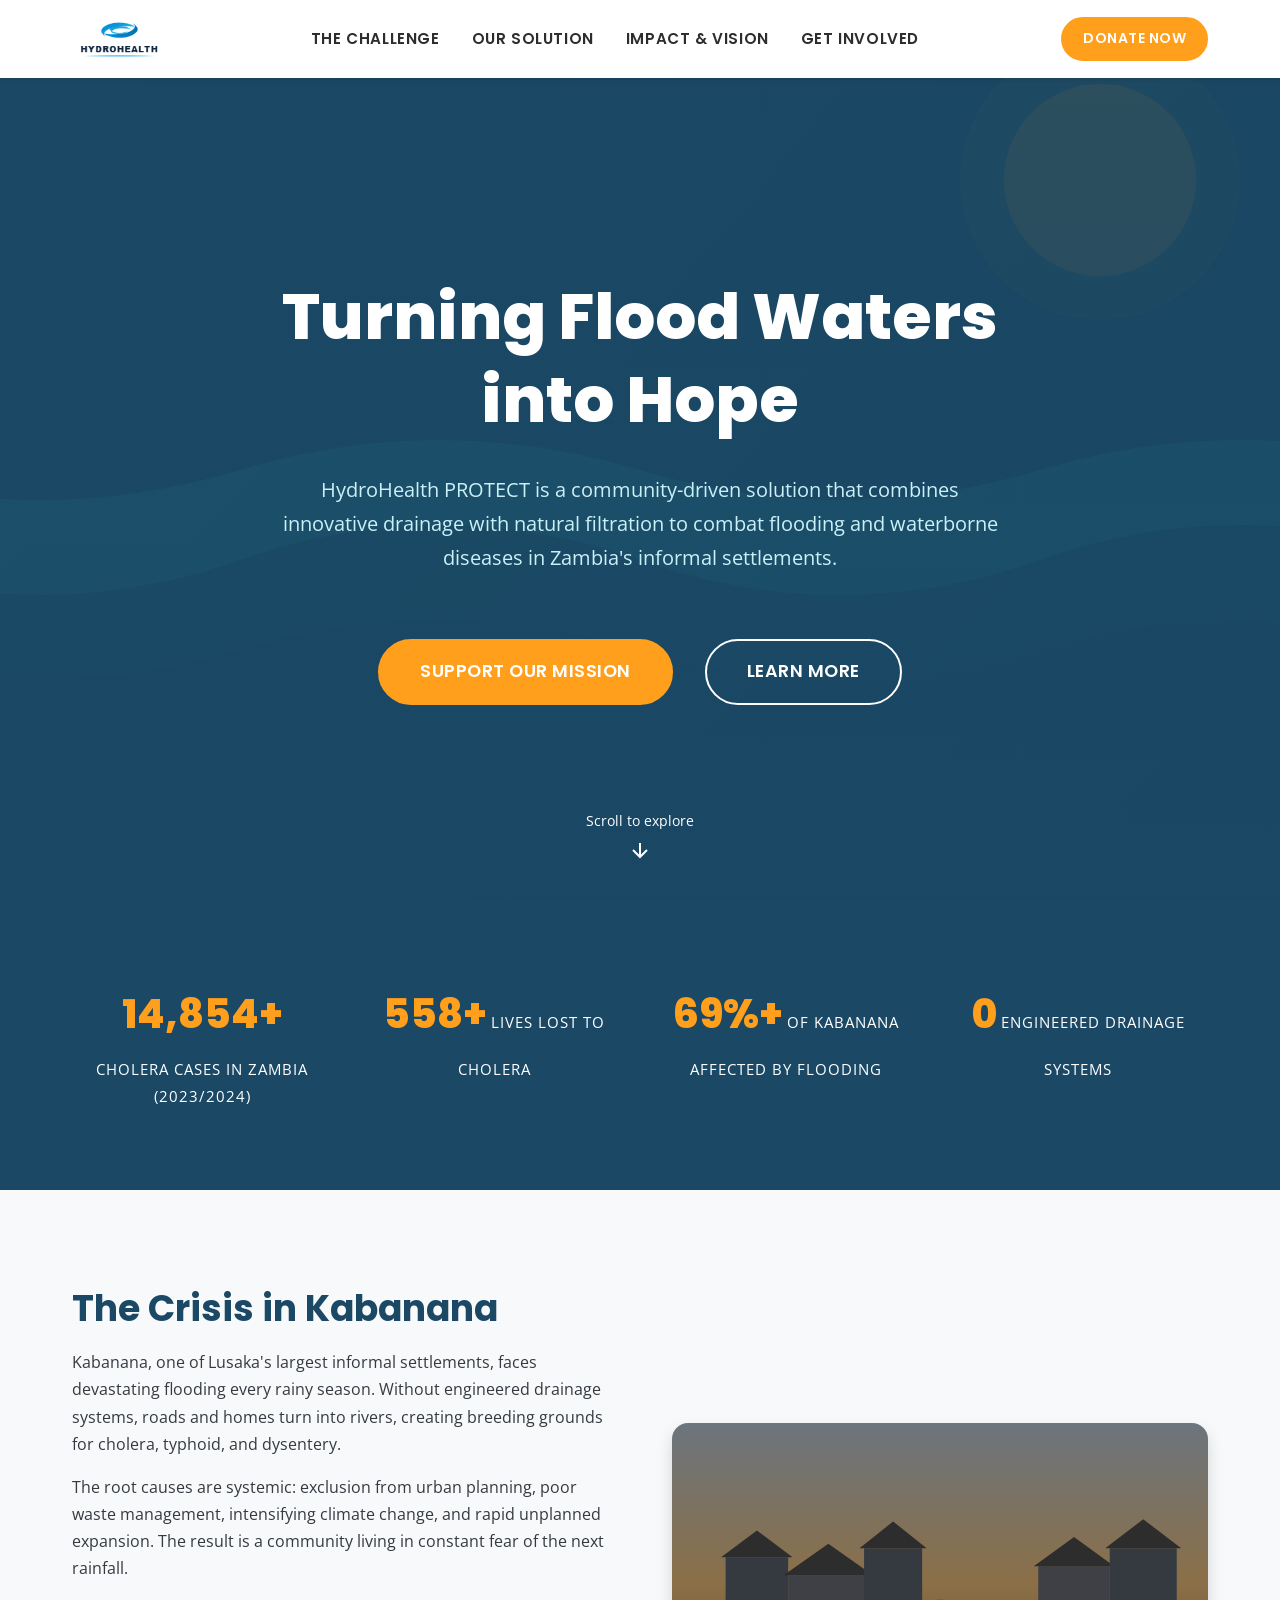
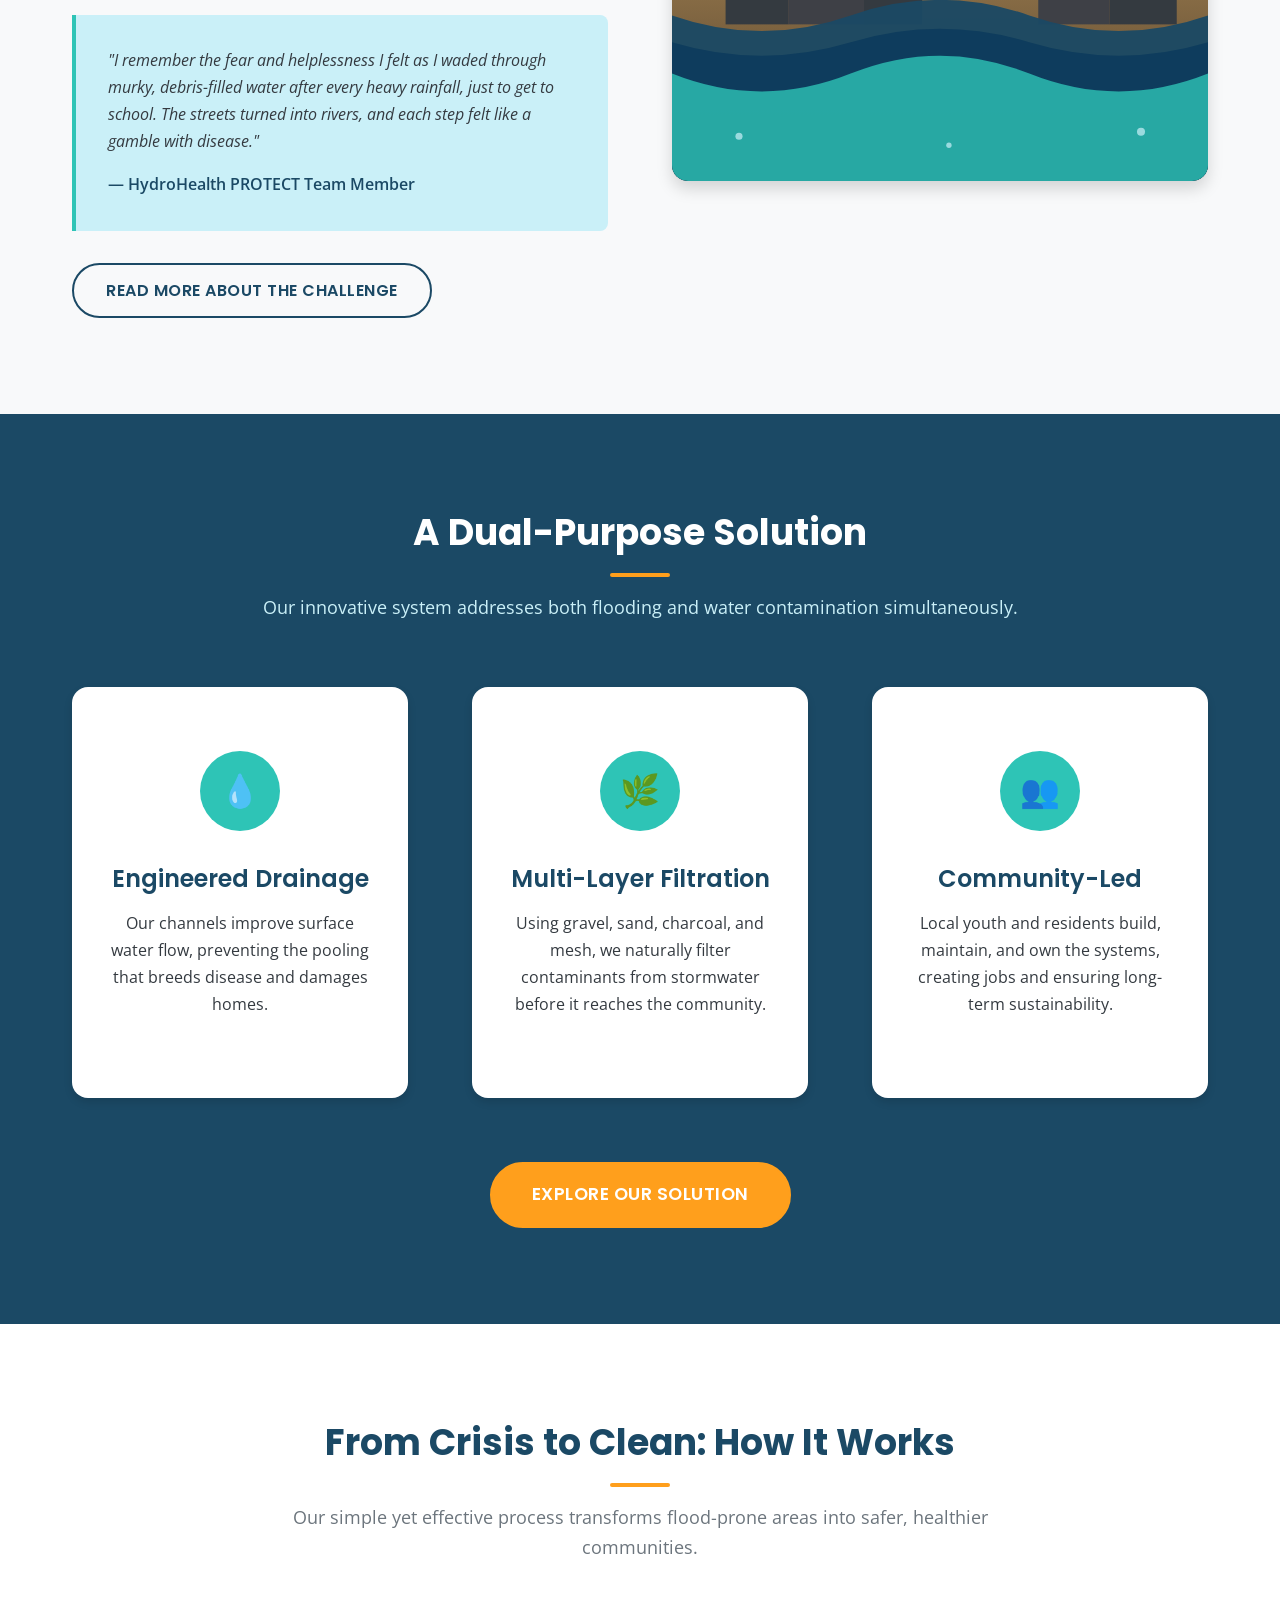
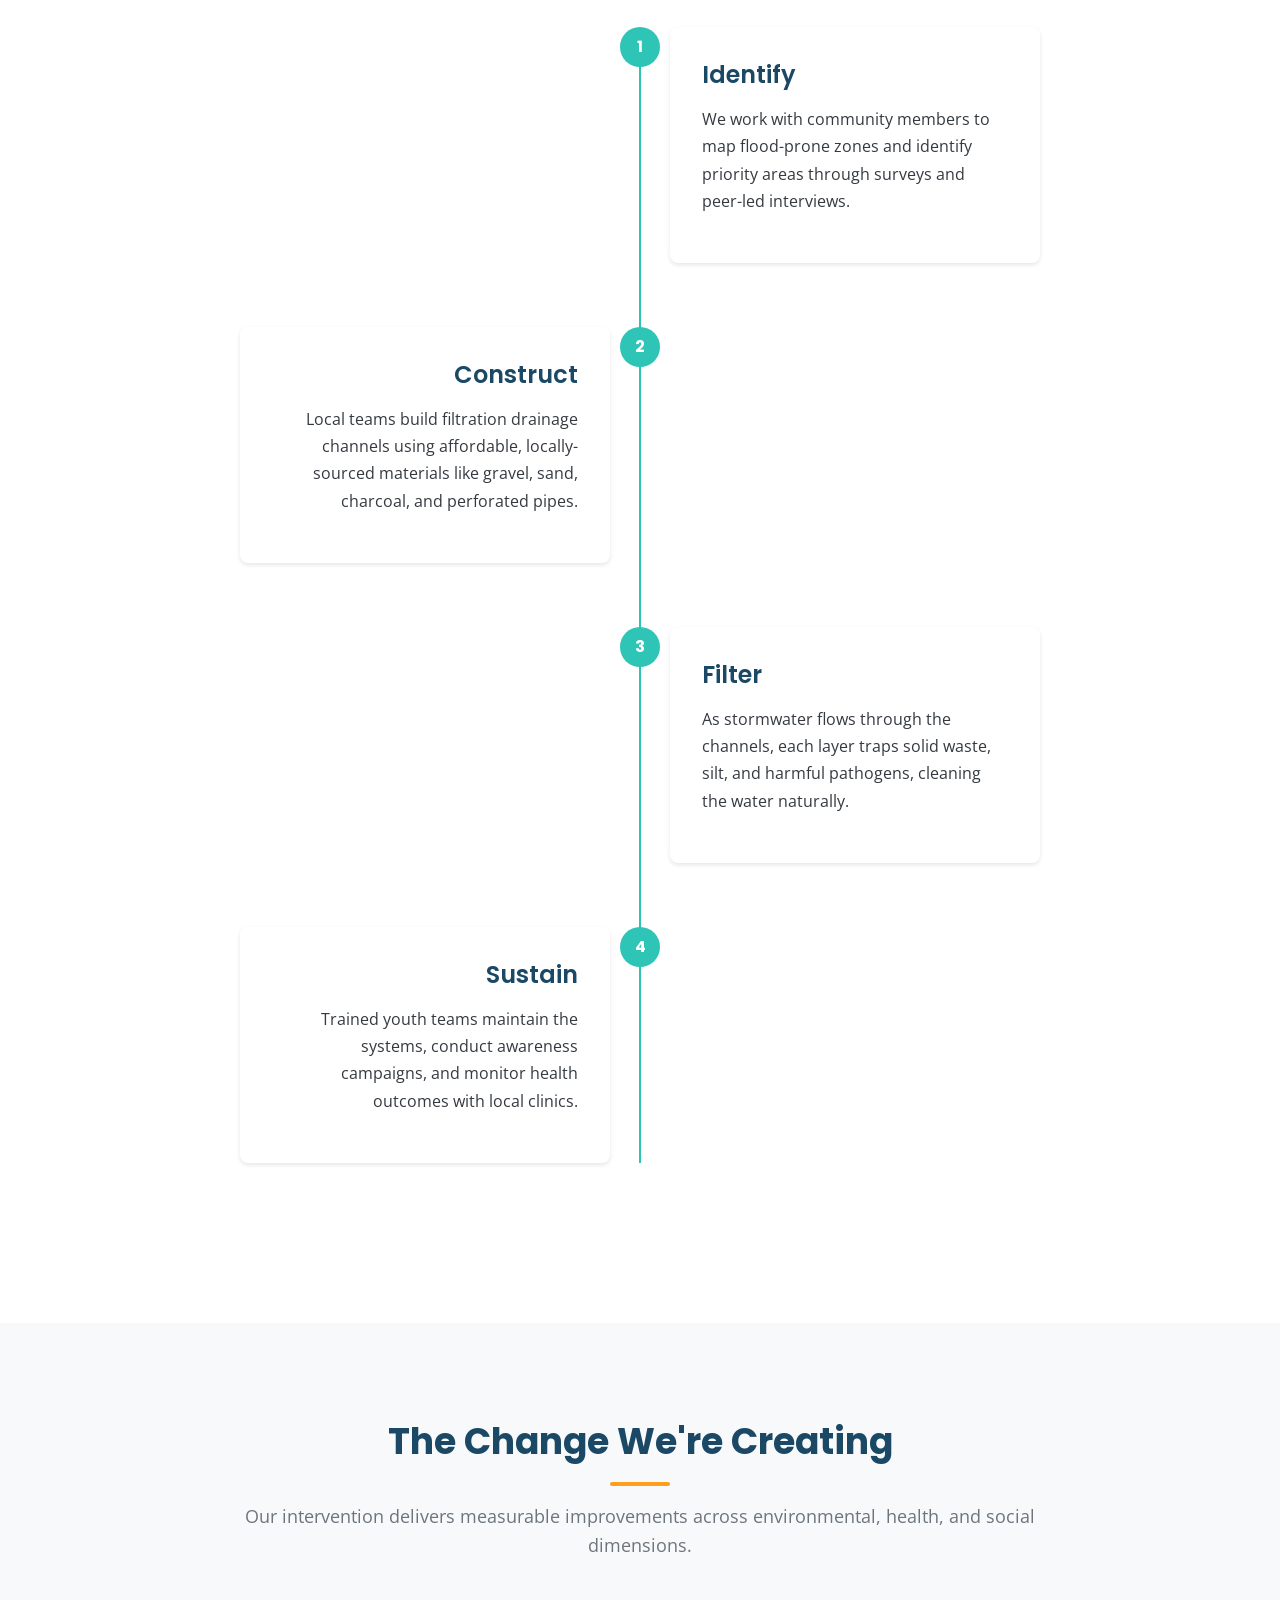
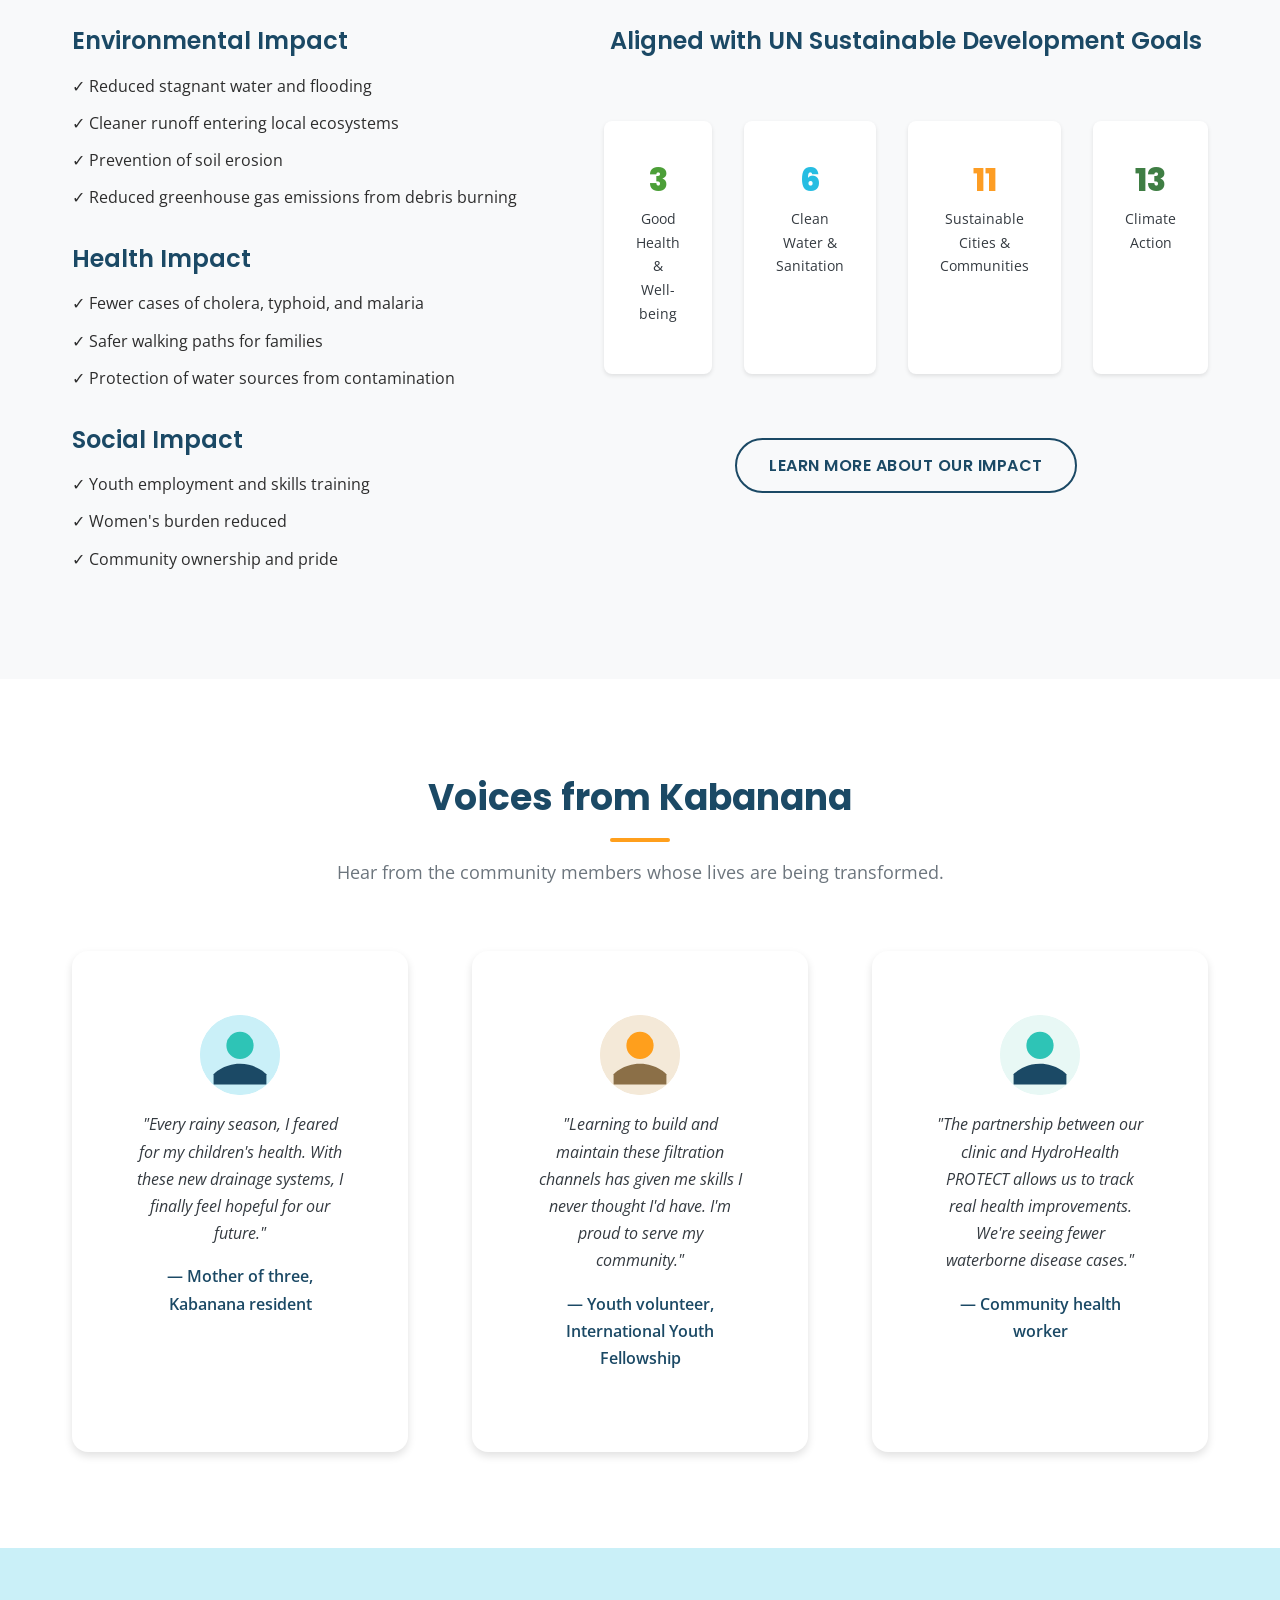
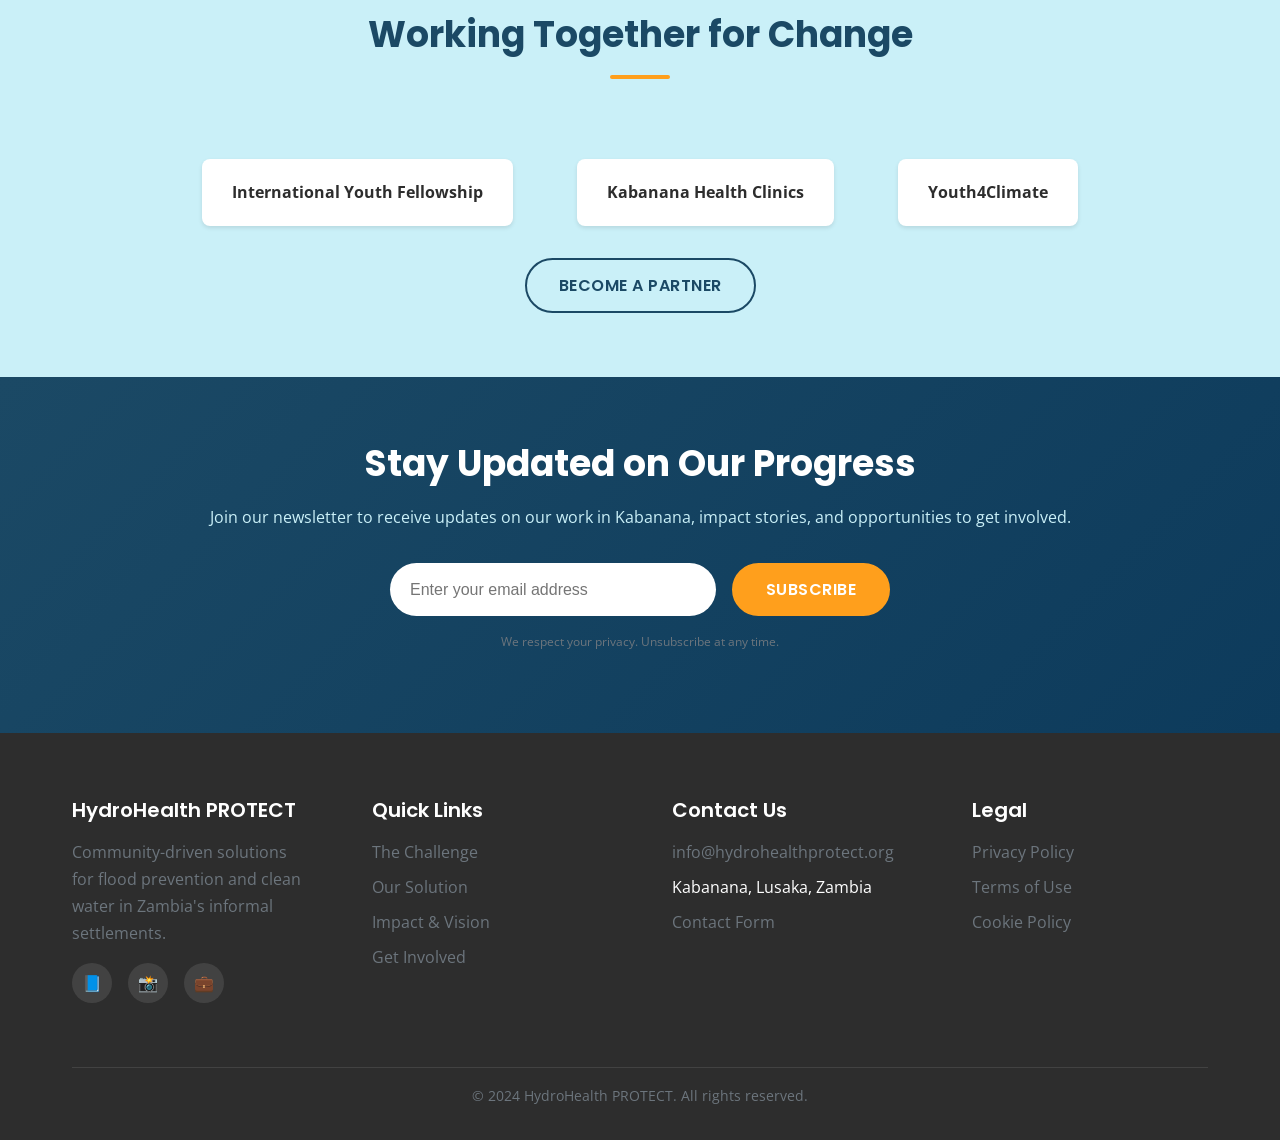
==== index.html @ e75c9c77 "Initial commit: HydroHealth PROTECT website" ====
<!DOCTYPE html>
<html lang="en">
<head>
    <meta charset="UTF-8">
    <meta name="viewport" content="width=device-width, initial-scale=1.0">
    <title>HydroHealth PROTECT | Turning Flood Waters into Hope</title>
    <meta name="description" content="HydroHealth PROTECT is a community-driven solution combining innovative drainage with natural filtration to combat flooding and waterborne diseases in Zambia's informal settlements.">
    
    <!-- Google Fonts -->
    <link rel="preconnect" href="https://fonts.googleapis.com">
    <link rel="preconnect" href="https://fonts.gstatic.com" crossorigin>
    <link href="https://fonts.googleapis.com/css2?family=Poppins:wght@400;500;600;700;800&family=Open+Sans:wght@400;500;600&display=swap" rel="stylesheet">
    
    <!-- Stylesheets -->
    <link rel="stylesheet" href="css/style.css">
    <link rel="stylesheet" href="css/animations.css">
    <link rel="stylesheet" href="css/responsive.css">
    
    <!-- Favicon -->
    <link rel="icon" type="image/svg+xml" href="images/favicon.svg">
</head>
<body>
    
    <!-- Navigation -->
    <nav class="navbar" id="navbar">
        <div class="navbar-container">
            <a href="index.html" class="navbar-brand">
                <img src="images/our_logo.png" alt="HydroHealth PROTECT Logo">
            </a>
            
            <button class="navbar-toggle" id="navbarToggle" aria-label="Toggle navigation">
                <span></span>
                <span></span>
                <span></span>
            </button>
            
            <ul class="navbar-menu" id="navbarMenu">
                <li><a href="challenge.html">The Challenge</a></li>
                <li><a href="solution.html">Our Solution</a></li>
                <li><a href="impact.html">Impact & Vision</a></li>
                <li><a href="get-involved.html">Get Involved</a></li>
                </ul>
            
            <div class="navbar-cta">
                <a href="get-involved.html#donate" class="btn btn-primary btn-sm">Donate Now</a>
            </div>
        </div>
    </nav>
    
    <!-- Hero Section -->
    <header class="hero" id="hero">
        <div class="hero-bg" style="background-image: url('images/kabanana-hero.svg');"></div>
        <div class="hero-overlay"></div>
        <div class="hero-content">
            <h1 class="animate-fade-in-up">Turning Flood Waters into Hope</h1>
            <p class="animate-fade-in-up delay-2">
                HydroHealth PROTECT is a community-driven solution that combines innovative 
                drainage with natural filtration to combat flooding and waterborne diseases 
                in Zambia's informal settlements.
            </p>
            <div class="hero-buttons animate-fade-in-up delay-4">
                <a href="get-involved.html#donate" class="btn btn-primary btn-lg">Support Our Mission</a>
                <a href="solution.html" class="btn btn-outline-light btn-lg">Learn More</a>
            </div>
        </div>
        
        <!-- Scroll Indicator -->
        <div class="scroll-indicator animate-bounce">
            <span>Scroll to explore</span>
            <svg width="24" height="24" viewBox="0 0 24 24" fill="none" stroke="currentColor" stroke-width="2">
                <path d="M12 5v14M19 12l-7 7-7-7"/>
            </svg>
        </div>
    </header>
    
    <!-- Stats Bar -->
    <section class="stats-bar">
        <div class="container">
            <div class="stats-grid">
                <div class="stat-item reveal">
                    <span class="stat-number counter" data-count="14900">14,900+</span>
                    <span class="stat-label">Cholera Cases in Zambia (2023/2024)</span>
                </div>
                <div class="stat-item reveal delay-2">
                    <span class="stat-number counter" data-count="560">560+</span>
                    <span class="stat-label">Lives Lost to Cholera</span>
                </div>
                <div class="stat-item reveal delay-4">
                    <span class="stat-number counter" data-count="70">70%+</span>
                    <span class="stat-label">Of Kabanana Affected by Flooding</span>
                </div>
                <div class="stat-item reveal delay-6">
                    <span class="stat-number counter" data-count="0">0</span>
                    <span class="stat-label">Engineered Drainage Systems</span>
                </div>
            </div>
        </div>
    </section>
    
    <!-- Problem Statement Section -->
    <section class="section problem-section">
        <div class="container">
            <div class="problem-content">
                <div class="reveal-left">
                    <h2>The Crisis in Kabanana</h2>
                    <p>
                        Kabanana, one of Lusaka's largest informal settlements, faces devastating 
                        flooding every rainy season. Without engineered drainage systems, roads 
                        and homes turn into rivers, creating breeding grounds for cholera, typhoid, 
                        and dysentery.
                    </p>
                    <p>
                        The root causes are systemic: exclusion from urban planning, poor waste 
                        management, intensifying climate change, and rapid unplanned expansion. 
                        The result is a community living in constant fear of the next rainfall.
                    </p>
                    
                    <div class="personal-story">
                        <p>
                            "I remember the fear and helplessness I felt as I waded through murky, 
                            debris-filled water after every heavy rainfall, just to get to school. 
                            The streets turned into rivers, and each step felt like a gamble with 
                            disease."
                        </p>
                        <cite>— HydroHealth PROTECT Team Member</cite>
                    </div>
                    
                    <a href="challenge.html" class="btn btn-secondary">Read More About the Challenge</a>
                </div>
                <div class="problem-image reveal-right">
                    <img src="images/kabanana-flood.svg" alt="Flooded street in Kabanana">
                </div>
            </div>
        </div>
    </section>
    
    <!-- Solution Introduction -->
    <section class="section" style="background-color: var(--deep-blue);">
        <div class="container">
            <div class="section-header section-header--light">
                <h2>A Dual-Purpose Solution</h2>
                <p>
                    Our innovative system addresses both flooding and water contamination 
                    simultaneously.
                </p>
            </div>
            
            <div class="grid-3">
                <!-- Card 1 -->
                <div class="solution-card reveal">
                    <div class="icon">💧</div>
                    <h3>Engineered Drainage</h3>
                    <p>
                        Our channels improve surface water flow, preventing the pooling that 
                        breeds disease and damages homes.
                    </p>
                </div>
                
                <!-- Card 2 -->
                <div class="solution-card reveal delay-2">
                    <div class="icon">🌿</div>
                    <h3>Multi-Layer Filtration</h3>
                    <p>
                        Using gravel, sand, charcoal, and mesh, we naturally filter contaminants 
                        from stormwater before it reaches the community.
                    </p>
                </div>
                
                <!-- Card 3 -->
                <div class="solution-card reveal delay-4">
                    <div class="icon">👥</div>
                    <h3>Community-Led</h3>
                    <p>
                        Local youth and residents build, maintain, and own the systems, creating 
                        jobs and ensuring long-term sustainability.
                    </p>
                </div>
            </div>
            
            <div style="text-align: center; margin-top: var(--spacing-lg);">
                <a href="solution.html" class="btn btn-primary btn-lg reveal delay-6">Explore Our Solution</a>
            </div>
        </div>
    </section>
    
    <!-- How It Works -->
    <section class="section">
        <div class="container">
            <div class="section-header">
                <h2>From Crisis to Clean: How It Works</h2>
                <p>Our simple yet effective process transforms flood-prone areas into safer, healthier communities.</p>
            </div>
            
            <div class="steps-timeline">
                <!-- Step 1 -->
                <div class="step-item reveal">
                    <div class="step-number">1</div>
                    <div class="step-content">
                        <h3>Identify</h3>
                        <p>
                            We work with community members to map flood-prone zones and identify 
                            priority areas through surveys and peer-led interviews.
                        </p>
                    </div>
                </div>
                
                <!-- Step 2 -->
                <div class="step-item reveal delay-2">
                    <div class="step-number">2</div>
                    <div class="step-content">
                        <h3>Construct</h3>
                        <p>
                            Local teams build filtration drainage channels using affordable, 
                            locally-sourced materials like gravel, sand, charcoal, and perforated pipes.
                        </p>
                    </div>
                </div>
                
                <!-- Step 3 -->
                <div class="step-item reveal delay-4">
                    <div class="step-number">3</div>
                    <div class="step-content">
                        <h3>Filter</h3>
                        <p>
                            As stormwater flows through the channels, each layer traps solid waste, 
                            silt, and harmful pathogens, cleaning the water naturally.
                        </p>
                    </div>
                </div>
                
                <!-- Step 4 -->
                <div class="step-item reveal delay-6">
                    <div class="step-number">4</div>
                    <div class="step-content">
                        <h3>Sustain</h3>
                        <p>
                            Trained youth teams maintain the systems, conduct awareness campaigns, 
                            and monitor health outcomes with local clinics.
                        </p>
                    </div>
                </div>
            </div>
        </div>
    </section>
    
    <!-- Impact Section -->
    <section class="section" style="background-color: var(--off-white);">
        <div class="container">
            <div class="section-header">
                <h2>The Change We're Creating</h2>
                <p>Our intervention delivers measurable improvements across environmental, health, and social dimensions.</p>
            </div>
            
            <div class="grid-2">
                <!-- Impact Content -->
                <div class="reveal-left">
                    <h3>Environmental Impact</h3>
                    <ul style="list-style: none; margin-bottom: var(--spacing-md);">
                        <li style="margin-bottom: 10px;">✓ Reduced stagnant water and flooding</li>
                        <li style="margin-bottom: 10px;">✓ Cleaner runoff entering local ecosystems</li>
                        <li style="margin-bottom: 10px;">✓ Prevention of soil erosion</li>
                        <li style="margin-bottom: 10px;">✓ Reduced greenhouse gas emissions from debris burning</li>
                    </ul>
                    
                    <h3>Health Impact</h3>
                    <ul style="list-style: none; margin-bottom: var(--spacing-md);">
                        <li style="margin-bottom: 10px;">✓ Fewer cases of cholera, typhoid, and malaria</li>
                        <li style="margin-bottom: 10px;">✓ Safer walking paths for families</li>
                        <li style="margin-bottom: 10px;">✓ Protection of water sources from contamination</li>
                    </ul>
                    
                    <h3>Social Impact</h3>
                    <ul style="list-style: none;">
                        <li style="margin-bottom: 10px;">✓ Youth employment and skills training</li>
                        <li style="margin-bottom: 10px;">✓ Women's burden reduced</li>
                        <li style="margin-bottom: 10px;">✓ Community ownership and pride</li>
                    </ul>
                </div>
                
                <!-- SDG Alignment -->
                <div class="reveal-right">
                    <h3 style="text-align: center; margin-bottom: var(--spacing-md);">
                        Aligned with UN Sustainable Development Goals
                    </h3>
                    
                    <div class="sdg-grid">
                        <div class="sdg-item">
                            <div class="sdg-number" style="color: #4C9F38;">3</div>
                            <p style="font-size: 0.875rem;">Good Health & Well-being</p>
                        </div>
                        <div class="sdg-item">
                            <div class="sdg-number" style="color: #26BDE2;">6</div>
                            <p style="font-size: 0.875rem;">Clean Water & Sanitation</p>
                        </div>
                        <div class="sdg-item">
                            <div class="sdg-number" style="color: #FD9D24;">11</div>
                            <p style="font-size: 0.875rem;">Sustainable Cities & Communities</p>
                        </div>
                        <div class="sdg-item">
                            <div class="sdg-number" style="color: #3F7E44;">13</div>
                            <p style="font-size: 0.875rem;">Climate Action</p>
                        </div>
                    </div>
                    
                    <div style="text-align: center; margin-top: var(--spacing-md);">
                        <a href="impact.html" class="btn btn-secondary">Learn More About Our Impact</a>
                    </div>
                </div>
            </div>
        </div>
    </section>
    
    <!-- Testimonials -->
    <section class="section">
        <div class="container">
            <div class="section-header">
                <h2>Voices from Kabanana</h2>
                <p>Hear from the community members whose lives are being transformed.</p>
            </div>
            
            <div class="grid-3">
                <!-- Testimonial 1 -->
                <div class="testimonial-card reveal">
                    <img src="images/testimonial-1.svg" alt="Community member">
                    <blockquote>
                        "Every rainy season, I feared for my children's health. With these new 
                        drainage systems, I finally feel hopeful for our future."
                    </blockquote>
                    <p class="testimonial-author">— Mother of three, Kabanana resident</p>
                </div>
                
                <!-- Testimonial 2 -->
                <div class="testimonial-card reveal delay-2">
                    <img src="images/testimonial-2.svg" alt="Youth volunteer">
                    <blockquote>
                        "Learning to build and maintain these filtration channels has given me 
                        skills I never thought I'd have. I'm proud to serve my community."
                    </blockquote>
                    <p class="testimonial-author">— Youth volunteer, International Youth Fellowship</p>
                </div>
                
                <!-- Testimonial 3 -->
                <div class="testimonial-card reveal delay-4">
                    <img src="images/testimonial-3.svg" alt="Health worker">
                    <blockquote>
                        "The partnership between our clinic and HydroHealth PROTECT allows us 
                        to track real health improvements. We're seeing fewer waterborne disease cases."
                    </blockquote>
                    <p class="testimonial-author">— Community health worker</p>
                </div>
            </div>
        </div>
    </section>
    
    <!-- Partners -->
    <section class="section-sm" style="background-color: var(--light-blue);">
        <div class="container">
            <div class="section-header">
                <h2>Working Together for Change</h2>
            </div>
            
            <div style="display: flex; justify-content: center; gap: var(--spacing-lg); flex-wrap: wrap;">
                <div class="reveal" style="padding: 20px 30px; background: white; border-radius: 8px; box-shadow: var(--shadow-sm);">
                    <strong>International Youth Fellowship</strong>
                </div>
                <div class="reveal delay-2" style="padding: 20px 30px; background: white; border-radius: 8px; box-shadow: var(--shadow-sm);">
                    <strong>Kabanana Health Clinics</strong>
                </div>
                <div class="reveal delay-4" style="padding: 20px 30px; background: white; border-radius: 8px; box-shadow: var(--shadow-sm);">
                    <strong>Youth4Climate</strong>
                </div>
            </div>
            
            <div style="text-align: center; margin-top: var(--spacing-md);">
                <a href="get-involved.html#partner" class="btn btn-secondary">Become a Partner</a>
            </div>
        </div>
    </section>
    
    <!-- Newsletter -->
    <section class="newsletter-section">
        <div class="container">
            <h2>Stay Updated on Our Progress</h2>
            <p class="newsletter-intro">
                Join our newsletter to receive updates on our work in Kabanana, impact stories, 
                and opportunities to get involved.
            </p>
            
            <form class="newsletter-form" id="newsletterForm">
                <input type="email" placeholder="Enter your email address" required>
                <button type="submit" class="btn btn-primary">Subscribe</button>
            </form>
            <p class="newsletter-privacy">
                We respect your privacy. Unsubscribe at any time.
            </p>
        </div>
    </section>
    
    <!-- Footer -->
    <footer class="footer">
        <div class="container">
            <div class="footer-grid">
                <div>
                    <h4>HydroHealth PROTECT</h4>
                    <p>
                        Community-driven solutions for flood prevention and clean water in 
                        Zambia's informal settlements.
                    </p>
                    <div class="footer-social">
                        <a href="#" aria-label="Facebook">📘</a>
                        <a href="#" aria-label="Instagram">📸</a>
                        <a href="#" aria-label="LinkedIn">💼</a>
                    </div>
                </div>
                
                <div>
                    <h4>Quick Links</h4>
                    <ul class="footer-links">
                        <li><a href="challenge.html">The Challenge</a></li>
                        <li><a href="solution.html">Our Solution</a></li>
                        <li><a href="impact.html">Impact & Vision</a></li>
                        <li><a href="get-involved.html">Get Involved</a></li>
                    </ul>
                </div>
                
                <div>
                    <h4>Contact Us</h4>
                    <ul class="footer-links">
                        <li><a href="mailto:info@hydrohealthprotect.org">info@hydrohealthprotect.org</a></li>
                        <li>Kabanana, Lusaka, Zambia</li>
                        <li><a href="get-involved.html#contact">Contact Form</a></li>
                    </ul>
                </div>
                
                <div>
                    <h4>Legal</h4>
                    <ul class="footer-links">
                        <li><a href="#">Privacy Policy</a></li>
                        <li><a href="#">Terms of Use</a></li>
                        <li><a href="#">Cookie Policy</a></li>
                    </ul>
                </div>
            </div>
            
            <div class="footer-bottom">
                <p>© 2024 HydroHealth PROTECT. All rights reserved.</p>
            </div>
        </div>
    </footer>
    
    <!-- JavaScript -->
    <script src="js/main.js"></script>
    <script src="js/navigation.js"></script>
    <script src="js/animations.js"></script>
</body>
</html>
---- css/style.css ----
/* ============================================
   HYDROHEALTH PROTECT - MAIN STYLESHEET
   ============================================ */

/* CSS Variables */
:root {
    /* Primary Colors */
    --deep-blue: #1B4965;
    --teal: #2EC4B6;
    --earth-brown: #8B6F47;
    
    /* Secondary Colors */
    --light-blue: #CAF0F8;
    --warm-sand: #F4E9D8;
    --dark-charcoal: #2D2D2D;
    
    /* Accent Colors */
    --sunset-orange: #FF9F1C;
    --forest-green: #4CB944;
    
    /* Neutral Colors */
    --white: #FFFFFF;
    --off-white: #F8F9FA;
    --light-gray: #E9ECEF;
    --medium-gray: #6C757D;
    --dark-gray: #343A40;
    
    /* Typography */
    --heading-font: 'Poppins', 'Montserrat', sans-serif;
    --body-font: 'Open Sans', 'Inter', sans-serif;
    
    /* Spacing */
    --spacing-xs: 0.5rem;
    --spacing-sm: 1rem;
    --spacing-md: 2rem;
    --spacing-lg: 4rem;
    --spacing-xl: 6rem;
    
    /* Border Radius */
    --radius-sm: 4px;
    --radius-md: 8px;
    --radius-lg: 16px;
    --radius-full: 50%;
    
    /* Transitions */
    --transition-fast: 0.3s ease;
    --transition-medium: 0.5s ease;
    --transition-slow: 0.8s ease;
    
    /* Box Shadow */
    --shadow-sm: 0 2px 4px rgba(0,0,0,0.1);
    --shadow-md: 0 4px 8px rgba(0,0,0,0.12);
    --shadow-lg: 0 8px 16px rgba(0,0,0,0.15);
    --shadow-xl: 0 12px 24px rgba(0,0,0,0.2);
}

/* Reset & Base Styles */
* {
    margin: 0;
    padding: 0;
    box-sizing: border-box;
}

html {
    scroll-behavior: smooth;
    font-size: 16px;
}

body {
    font-family: var(--body-font);
    font-size: 1rem;
    line-height: 1.7;
    color: var(--dark-charcoal);
    background-color: var(--white);
    overflow-x: hidden;
    -webkit-font-smoothing: antialiased;
    -moz-osx-font-smoothing: grayscale;
}

/* Typography */
h1, h2, h3, h4, h5, h6 {
    font-family: var(--heading-font);
    font-weight: 700;
    line-height: 1.3;
    color: var(--deep-blue);
    margin-bottom: var(--spacing-sm);
}

h1 {
    font-size: 3rem;
    font-weight: 800;
}

h2 {
    font-size: 2.25rem;
    font-weight: 700;
}

h3 {
    font-size: 1.5rem;
    font-weight: 600;
}

h4 {
    font-size: 1.25rem;
    font-weight: 600;
}

p {
    margin-bottom: var(--spacing-sm);
    color: var(--dark-gray);
}

a {
    color: var(--teal);
    text-decoration: none;
    transition: color var(--transition-fast);
}

a:hover {
    color: var(--deep-blue);
}

img {
    max-width: 100%;
    height: auto;
    display: block;
}

/* Container */
.container {
    max-width: 1200px;
    margin: 0 auto;
    padding: 0 var(--spacing-md);
}

.container-fluid {
    width: 100%;
    padding: 0 var(--spacing-md);
}

/* Section Spacing */
.section {
    padding: var(--spacing-xl) 0;
}

.section-sm {
    padding: var(--spacing-lg) 0;
}

.section-lg {
    padding: calc(var(--spacing-xl) * 1.5) 0;
}

/* Section Headers */
.section-header {
    text-align: center;
    max-width: 800px;
    margin: 0 auto var(--spacing-lg);
}

.section-header h2 {
    margin-bottom: var(--spacing-sm);
    position: relative;
    display: inline-block;
}

.section-header h2::after {
    content: '';
    display: block;
    width: 60px;
    height: 4px;
    background: var(--sunset-orange);
    margin: var(--spacing-sm) auto 0;
    border-radius: var(--radius-sm);
}

.section-header p {
    font-size: 1.1rem;
    color: var(--medium-gray);
}

/* Section Header on Dark Backgrounds */
.section-header--light h2 {
    color: var(--white);
}

.section-header--light p {
    color: var(--light-blue);
}

/* Page Header (Interior Pages) */
.page-header {
    background: linear-gradient(135deg, var(--deep-blue) 0%, #0D3B5C 100%);
    color: var(--white);
    padding: 140px 0 60px;
    text-align: center;
}

.page-header h1 {
    color: var(--white);
    margin-bottom: var(--spacing-sm);
}

.page-header p {
    color: var(--light-blue);
    font-size: 1.25rem;
    max-width: 700px;
    margin: 0 auto;
}

/* Call to Action Section */
.cta-section {
    background: linear-gradient(135deg, var(--deep-blue) 0%, #0D3B5C 100%);
}

.cta-section .container {
    text-align: center;
}

.cta-section h2 {
    color: var(--white);
}

.cta-section .cta-text {
    color: var(--light-blue);
    font-size: 1.25rem;
    margin-bottom: var(--spacing-md);
    max-width: 700px;
    margin-left: auto;
    margin-right: auto;
}

.cta-buttons {
    display: flex;
    gap: 20px;
    justify-content: center;
    flex-wrap: wrap;
}

/* Styled Form Wrapper */
.form-card {
    background: var(--white);
    padding: var(--spacing-md);
    border-radius: var(--radius-lg);
    box-shadow: var(--shadow-md);
}

/* Buttons */
.btn {
    display: inline-block;
    padding: 12px 32px;
    font-family: var(--heading-font);
    font-weight: 600;
    font-size: 1rem;
    text-align: center;
    text-decoration: none;
    border: 2px solid transparent;
    border-radius: 50px;
    cursor: pointer;
    transition: all var(--transition-fast);
    text-transform: uppercase;
    letter-spacing: 0.5px;
}

.btn-primary {
    background-color: var(--sunset-orange);
    color: var(--white);
    border-color: var(--sunset-orange);
}

.btn-primary:hover {
    background-color: #E88E0F;
    border-color: #E88E0F;
    color: var(--white);
    transform: translateY(-2px);
    box-shadow: var(--shadow-md);
}

.btn-secondary {
    background-color: transparent;
    color: var(--deep-blue);
    border-color: var(--deep-blue);
}

.btn-secondary:hover {
    background-color: var(--deep-blue);
    color: var(--white);
    transform: translateY(-2px);
    box-shadow: var(--shadow-md);
}

.btn-outline-light {
    background-color: transparent;
    color: var(--white);
    border-color: var(--white);
}

.btn-outline-light:hover {
    background-color: var(--white);
    color: var(--deep-blue);
    transform: translateY(-2px);
}

.btn-lg {
    padding: 16px 40px;
    font-size: 1.1rem;
}

.btn-sm {
    padding: 8px 20px;
    font-size: 0.875rem;
}

/* Navigation */
.navbar {
    position: fixed;
    top: 0;
    left: 0;
    right: 0;
    z-index: 1000;
    background-color: var(--white);
    box-shadow: var(--shadow-sm);
    transition: all var(--transition-medium);
    padding: 1rem 0;
}

.navbar.scrolled {
    padding: 0.5rem 0;
    box-shadow: var(--shadow-md);
}

.navbar-container {
    display: flex;
    align-items: center;
    gap: var(--spacing-md);
    max-width: 1200px;
    margin: 0 auto;
    padding: 0 var(--spacing-md);
}

.navbar-brand {
    display: flex;
    align-items: center;
    gap: 0.75rem;
    flex-shrink: 0;
}

.navbar-brand img {
    height: 46px;
    width: auto;
    border-radius: var(--radius-sm);
    object-fit: contain;
    flex-shrink: 0;
}

.navbar-menu {
    flex: 1;
    display: flex;
    align-items: center;
    justify-content: center;
    gap: var(--spacing-md);
    list-style: none;
}

.navbar-menu li {
    position: relative;
}

.navbar-menu > li > a:not(.btn) {
    font-family: var(--heading-font);
    font-weight: 600;
    font-size: 0.95rem;
    color: var(--dark-charcoal);
    padding: 0.5rem 0;
    position: relative;
    text-transform: uppercase;
    letter-spacing: 0.6px;
    text-decoration: none;
    transition: color var(--transition-fast);
}

.navbar-menu > li > a:not(.btn)::after {
    content: '';
    position: absolute;
    bottom: 0;
    left: 0;
    width: 0;
    height: 2px;
    background-color: var(--teal);
    transition: width var(--transition-fast);
}

.navbar-menu > li > a:not(.btn):hover {
    color: var(--deep-blue);
}

.navbar-menu > li > a:not(.btn):hover::after,
.navbar-menu > li > a:not(.btn).active::after {
    width: 100%;
}

.navbar-menu > li > a:not(.btn).active {
    color: var(--teal);
    font-weight: 700;
}

/* Donate CTA button - flows naturally at the far right (no absolute positioning, so it can't overlap the links) */
.navbar-cta {
    flex-shrink: 0;
    margin: 0;
}

.navbar-toggle {
    display: none;
    flex-direction: column;
    justify-content: center;
    cursor: pointer;
    padding: 0.5rem;
    background: none;
    border: none;
}

.navbar-toggle span {
    width: 26px;
    height: 3px;
    background-color: var(--deep-blue);
    margin: 3px 0;
    transition: all var(--transition-fast);
    border-radius: 6px;
}

/* Dropdown Menu */
.dropdown-menu {
    position: absolute;
    top: 100%;
    left: 0;
    background-color: var(--white);
    box-shadow: var(--shadow-lg);
    border-radius: var(--radius-md);
    min-width: 200px;
    opacity: 0;
    visibility: hidden;
    transform: translateY(10px);
    transition: all var(--transition-fast);
    list-style: none;
    padding: var(--spacing-sm) 0;
}

.navbar-menu li:hover .dropdown-menu {
    opacity: 1;
    visibility: visible;
    transform: translateY(0);
}

.dropdown-menu li {
    padding: 0;
}

.dropdown-menu a {
    display: block;
    padding: 0.5rem var(--spacing-md);
    color: var(--dark-charcoal);
    font-size: 0.875rem;
    text-transform: none;
}

.dropdown-menu a:hover {
    background-color: var(--light-blue);
    color: var(--deep-blue);
}

/* Hero Section */
.hero {
    position: relative;
    min-height: 100vh;
    display: flex;
    align-items: center;
    justify-content: center;
    text-align: center;
    background: linear-gradient(135deg, var(--deep-blue) 0%, #0D3B5C 100%);
    overflow: hidden;
    padding-top: 80px;
}

.hero-bg {
    position: absolute;
    top: 0;
    left: 0;
    right: 0;
    bottom: 0;
    background-size: cover;
    background-position: center;
    opacity: 0.3;
}

.hero-overlay {
    position: absolute;
    top: 0;
    left: 0;
    right: 0;
    bottom: 0;
    background: linear-gradient(to bottom, rgba(27,73,101,0.7), rgba(27,73,101,0.9));
}

.hero-content {
    position: relative;
    z-index: 1;
    max-width: 800px;
    padding: var(--spacing-lg) var(--spacing-md);
    color: var(--white);
}

.hero-content h1 {
    color: var(--white);
    font-size: 4rem;
    margin-bottom: var(--spacing-md);
    animation: fadeInUp 1s ease;
}

.hero-content p {
    color: var(--light-blue);
    font-size: 1.25rem;
    margin-bottom: var(--spacing-lg);
    animation: fadeInUp 1s ease 0.2s;
}

.hero-buttons {
    display: flex;
    gap: var(--spacing-md);
    justify-content: center;
    animation: fadeInUp 1s ease 0.4s;
}

/* Scroll Indicator */
.scroll-indicator {
    position: absolute;
    bottom: 30px;
    left: 0;
    right: 0;
    margin: 0 auto;
    width: fit-content;
    color: var(--white);
    text-align: center;
    z-index: 2;
}

.scroll-indicator span {
    display: block;
    font-size: 0.875rem;
    margin-bottom: 5px;
}

/* Stats Bar */
.stats-bar {
    background-color: var(--deep-blue);
    padding: var(--spacing-lg) 0;
    position: relative;
    z-index: 10;
}

.stats-grid {
    display: grid;
    grid-template-columns: repeat(4, 1fr);
    gap: var(--spacing-md);
    text-align: center;
}

.stat-item {
    padding: var(--spacing-sm);
}

.stat-number {
    font-family: var(--heading-font);
    font-size: 2.5rem;
    font-weight: 800;
    color: var(--sunset-orange);
    display: block;
    margin-bottom: var(--spacing-xs);
}

.stat-label {
    color: var(--white);
    font-size: 0.95rem;
    text-transform: uppercase;
    letter-spacing: 1px;
}

/* Cards */
.card {
    background-color: var(--white);
    border-radius: var(--radius-lg);
    box-shadow: var(--shadow-md);
    overflow: hidden;
    transition: all var(--transition-medium);
}

.card:hover {
    transform: translateY(-5px);
    box-shadow: var(--shadow-xl);
}

.card-body {
    padding: var(--spacing-md);
}

.card-title {
    font-size: 1.25rem;
    margin-bottom: var(--spacing-xs);
}

.card-text {
    color: var(--medium-gray);
}

/* Grid Layouts */
.grid-2 {
    display: grid;
    grid-template-columns: repeat(2, 1fr);
    gap: var(--spacing-lg);
}

.grid-3 {
    display: grid;
    grid-template-columns: repeat(3, 1fr);
    gap: var(--spacing-lg);
}

.grid-4 {
    display: grid;
    grid-template-columns: repeat(4, 1fr);
    gap: var(--spacing-md);
}

/* Problem Section */
.problem-section {
    background-color: var(--off-white);
}

.problem-content {
    display: grid;
    grid-template-columns: 1fr 1fr;
    gap: var(--spacing-lg);
    align-items: center;
}

.problem-image {
    border-radius: var(--radius-lg);
    overflow: hidden;
    box-shadow: var(--shadow-lg);
}

.problem-image img {
    width: 100%;
    height: 100%;
    object-fit: cover;
}

.personal-story {
    background-color: var(--light-blue);
    border-left: 4px solid var(--teal);
    padding: var(--spacing-md);
    border-radius: 0 var(--radius-md) var(--radius-md) 0;
    margin: var(--spacing-md) 0;
    font-style: italic;
}

.personal-story cite {
    display: block;
    margin-top: var(--spacing-xs);
    font-weight: 600;
    color: var(--deep-blue);
    font-style: normal;
}

/* Solution Cards */
.solution-card {
    text-align: center;
    padding: var(--spacing-lg) var(--spacing-md);
    background-color: var(--white);
    border-radius: var(--radius-lg);
    box-shadow: var(--shadow-md);
    transition: all var(--transition-medium);
}

.solution-card:hover {
    transform: translateY(-10px);
    box-shadow: var(--shadow-xl);
    background-color: var(--light-blue);
}

.solution-card .icon {
    width: 80px;
    height: 80px;
    margin: 0 auto var(--spacing-md);
    background-color: var(--teal);
    border-radius: var(--radius-full);
    display: flex;
    align-items: center;
    justify-content: center;
    color: var(--white);
    font-size: 2rem;
}

.solution-card h3 {
    margin-bottom: var(--spacing-sm);
}

/* Timeline/Steps */
.steps-timeline {
    position: relative;
    max-width: 800px;
    margin: 0 auto;
}

.steps-timeline::before {
    content: '';
    position: absolute;
    top: 0;
    bottom: 0;
    left: 50%;
    width: 2px;
    background-color: var(--teal);
    transform: translateX(-50%);
}

.step-item {
    position: relative;
    margin-bottom: var(--spacing-lg);
    padding-left: calc(50% + 30px);
}

.step-item:nth-child(even) {
    padding-left: 0;
    padding-right: calc(50% + 30px);
    text-align: right;
}

.step-number {
    position: absolute;
    top: 0;
    left: 50%;
    transform: translateX(-50%);
    width: 40px;
    height: 40px;
    background-color: var(--teal);
    color: var(--white);
    border-radius: var(--radius-full);
    display: flex;
    align-items: center;
    justify-content: center;
    font-weight: 700;
    font-family: var(--heading-font);
}

.step-content {
    background-color: var(--white);
    padding: var(--spacing-md);
    border-radius: var(--radius-md);
    box-shadow: var(--shadow-sm);
}

/* Testimonials */
.testimonial-card {
    background-color: var(--white);
    border-radius: var(--radius-lg);
    padding: var(--spacing-lg);
    box-shadow: var(--shadow-md);
    text-align: center;
}

.testimonial-card img {
    width: 80px;
    height: 80px;
    border-radius: var(--radius-full);
    margin: 0 auto var(--spacing-sm);
    object-fit: cover;
}

.testimonial-card blockquote {
    font-style: italic;
    color: var(--dark-gray);
    margin-bottom: var(--spacing-sm);
}

.testimonial-card .testimonial-author {
    font-weight: 600;
    color: var(--deep-blue);
}

/* Footer */
.footer {
    background-color: var(--dark-charcoal);
    color: var(--white);
    padding: var(--spacing-lg) 0 var(--spacing-sm);
}

.footer-grid {
    display: grid;
    grid-template-columns: repeat(4, 1fr);
    gap: var(--spacing-lg);
    margin-bottom: var(--spacing-lg);
}

.footer h4 {
    color: var(--white);
    margin-bottom: var(--spacing-sm);
}

.footer p {
    color: var(--medium-gray);
}

.footer-links {
    list-style: none;
}

.footer-links li {
    margin-bottom: var(--spacing-xs);
}

.footer-links a {
    color: var(--medium-gray);
    transition: color var(--transition-fast);
}

.footer-links a:hover {
    color: var(--teal);
}

.footer-social {
    display: flex;
    gap: var(--spacing-sm);
}

.footer-social a {
    width: 40px;
    height: 40px;
    background-color: rgba(255,255,255,0.1);
    border-radius: var(--radius-full);
    display: flex;
    align-items: center;
    justify-content: center;
    color: var(--white);
    transition: all var(--transition-fast);
}

.footer-social a:hover {
    background-color: var(--teal);
    transform: translateY(-3px);
}

.footer-bottom {
    border-top: 1px solid rgba(255,255,255,0.1);
    padding-top: var(--spacing-sm);
    text-align: center;
    font-size: 0.875rem;
    color: var(--medium-gray);
}

/* Forms */
.form-group {
    margin-bottom: var(--spacing-md);
}

.form-label {
    display: block;
    margin-bottom: var(--spacing-xs);
    font-weight: 600;
    color: var(--deep-blue);
}

.form-input,
.form-textarea,
.form-select {
    width: 100%;
    padding: 12px 16px;
    border: 1px solid var(--light-gray);
    border-radius: var(--radius-md);
    font-family: var(--body-font);
    font-size: 1rem;
    transition: border-color var(--transition-fast);
}

.form-input:focus,
.form-textarea:focus,
.form-select:focus {
    outline: none;
    border-color: var(--teal);
    box-shadow: 0 0 0 3px rgba(46,196,182,0.1);
}

.form-textarea {
    min-height: 150px;
    resize: vertical;
}

/* Accordion */
.accordion-item {
    border: 1px solid var(--light-gray);
    border-radius: var(--radius-md);
    margin-bottom: var(--spacing-sm);
    overflow: hidden;
}

.accordion-header {
    background-color: var(--white);
    padding: var(--spacing-md);
    cursor: pointer;
    font-weight: 600;
    display: flex;
    justify-content: space-between;
    align-items: center;
    transition: background-color var(--transition-fast);
}

.accordion-header:hover {
    background-color: var(--light-blue);
}

.accordion-header::after {
    content: '+';
    font-size: 1.5rem;
    font-weight: 300;
    color: var(--teal);
}

.accordion-item.active .accordion-header::after {
    content: '−';
}

.accordion-content {
    max-height: 0;
    overflow: hidden;
    transition: max-height var(--transition-medium);
    background-color: var(--off-white);
}

.accordion-item.active .accordion-content {
    max-height: 500px;
}

.accordion-content-inner {
    padding: var(--spacing-md);
}

/* Impact Cards */
.impact-card {
    background-color: var(--white);
    border-radius: var(--radius-lg);
    padding: var(--spacing-lg);
    text-align: center;
    box-shadow: var(--shadow-md);
    transition: all var(--transition-medium);
    border-top: 4px solid var(--teal);
}

.impact-card:hover {
    transform: translateY(-5px);
    box-shadow: var(--shadow-xl);
}

.impact-card .icon {
    font-size: 3rem;
    margin-bottom: var(--spacing-sm);
}

/* SDG Grid */
.sdg-grid {
    display: grid;
    grid-template-columns: repeat(4, 1fr);
    gap: var(--spacing-md);
    margin: var(--spacing-lg) 0;
}

.sdg-item {
    text-align: center;
    padding: var(--spacing-md);
    background-color: var(--white);
    border-radius: var(--radius-md);
    box-shadow: var(--shadow-sm);
    transition: all var(--transition-fast);
}

.sdg-item:hover {
    transform: scale(1.05);
    box-shadow: var(--shadow-md);
}

.sdg-item .sdg-number {
    font-size: 2rem;
    font-weight: 800;
    font-family: var(--heading-font);
}

/* Donation Levels */
.donation-grid {
    display: grid;
    grid-template-columns: repeat(4, 1fr);
    gap: var(--spacing-md);
}

.donation-card {
    text-align: center;
    padding: var(--spacing-lg) var(--spacing-md);
    background-color: var(--white);
    border-radius: var(--radius-lg);
    box-shadow: var(--shadow-md);
    border: 2px solid transparent;
    transition: all var(--transition-fast);
    cursor: pointer;
}

.donation-card:hover,
.donation-card.selected {
    border-color: var(--sunset-orange);
    transform: translateY(-5px);
    box-shadow: var(--shadow-xl);
}

.donation-card .amount {
    font-size: 2rem;
    font-weight: 800;
    font-family: var(--heading-font);
    color: var(--deep-blue);
}

.donation-card .description {
    color: var(--medium-gray);
    font-size: 0.9rem;
}

.donation-card .btn {
    margin-top: var(--spacing-sm);
}

/* Newsletter */
.newsletter-section {
    background: linear-gradient(135deg, var(--deep-blue), #0D3B5C);
    color: var(--white);
    padding: var(--spacing-lg) 0;
    text-align: center;
}

.newsletter-section h2 {
    color: var(--white);
}

.newsletter-form {
    display: flex;
    flex-wrap: wrap;
    gap: var(--spacing-sm);
    max-width: 500px;
    margin: var(--spacing-md) auto 0;
}

.newsletter-intro {
    color: var(--light-blue);
    margin-bottom: var(--spacing-md);
}

.newsletter-privacy {
    font-size: 0.75rem;
    color: var(--medium-gray);
    margin-top: var(--spacing-sm);
}

.newsletter-form .form-message {
    flex-basis: 100%;
}

.newsletter-form input {
    flex: 1;
    padding: 12px 20px;
    border: none;
    border-radius: 50px;
    font-size: 1rem;
}

.newsletter-form input:focus {
    outline: none;
    box-shadow: 0 0 0 3px rgba(46,196,182,0.3);
}

/* Responsive Design
   All responsive breakpoints are consolidated in css/responsive.css
   to keep a single source of truth for mobile/tablet layouts.
   (Historical duplicates removed for consistency.) */
---- css/animations.css ----
/* ============================================
   HYDROHEALTH PROTECT - ANIMATIONS
   ============================================ */

/* Keyframe Animations */
@keyframes fadeIn {
    from {
        opacity: 0;
    }
    to {
        opacity: 1;
    }
}

@keyframes fadeInUp {
    from {
        opacity: 0;
        transform: translateY(30px);
    }
    to {
        opacity: 1;
        transform: translateY(0);
    }
}

@keyframes fadeInDown {
    from {
        opacity: 0;
        transform: translateY(-30px);
    }
    to {
        opacity: 1;
        transform: translateY(0);
    }
}

@keyframes fadeInLeft {
    from {
        opacity: 0;
        transform: translateX(-30px);
    }
    to {
        opacity: 1;
        transform: translateX(0);
    }
}

@keyframes fadeInRight {
    from {
        opacity: 0;
        transform: translateX(30px);
    }
    to {
        opacity: 1;
        transform: translateX(0);
    }
}

@keyframes zoomIn {
    from {
        opacity: 0;
        transform: scale(0.8);
    }
    to {
        opacity: 1;
        transform: scale(1);
    }
}

@keyframes slideInUp {
    from {
        transform: translateY(100%);
    }
    to {
        transform: translateY(0);
    }
}

@keyframes bounce {
    0%, 20%, 50%, 80%, 100% {
        transform: translateY(0);
    }
    40% {
        transform: translateY(-20px);
    }
    60% {
        transform: translateY(-10px);
    }
}

@keyframes pulse {
    0% {
        transform: scale(1);
    }
    50% {
        transform: scale(1.05);
    }
    100% {
        transform: scale(1);
    }
}

@keyframes spin {
    from {
        transform: rotate(0deg);
    }
    to {
        transform: rotate(360deg);
    }
}

@keyframes float {
    0%, 100% {
        transform: translateY(0);
    }
    50% {
        transform: translateY(-15px);
    }
}

@keyframes shimmer {
    0% {
        background-position: -200% center;
    }
    100% {
        background-position: 200% center;
    }
}

@keyframes countUp {
    from {
        content: '0';
    }
    to {
        content: attr(data-count);
    }
}

@keyframes waveFlow {
    0% {
        transform: translateX(0);
    }
    50% {
        transform: translateX(10px);
    }
    100% {
        transform: translateX(0);
    }
}

@keyframes ripple {
    0% {
        box-shadow: 0 0 0 0 rgba(46, 196, 182, 0.4);
    }
    100% {
        box-shadow: 0 0 0 20px rgba(46, 196, 182, 0);
    }
}

/* Animation Classes */
.animate-fade-in {
    animation: fadeIn 1s ease forwards;
}

.animate-fade-in-up {
    animation: fadeInUp 1s ease forwards;
}

.animate-fade-in-down {
    animation: fadeInDown 1s ease forwards;
}

.animate-fade-in-left {
    animation: fadeInLeft 1s ease forwards;
}

.animate-fade-in-right {
    animation: fadeInRight 1s ease forwards;
}

.animate-zoom-in {
    animation: zoomIn 1s ease forwards;
}

.animate-bounce {
    animation: bounce 2s ease infinite;
}

.animate-pulse {
    animation: pulse 2s ease infinite;
}

.animate-float {
    animation: float 3s ease infinite;
}

.animate-ripple {
    animation: ripple 2s ease infinite;
}

/* Animation Delays */
.delay-1 {
    animation-delay: 0.1s;
}

.delay-2 {
    animation-delay: 0.2s;
}

.delay-3 {
    animation-delay: 0.3s;
}

.delay-4 {
    animation-delay: 0.4s;
}

.delay-5 {
    animation-delay: 0.5s;
}

.delay-6 {
    animation-delay: 0.6s;
}

.delay-7 {
    animation-delay: 0.7s;
}

.delay-8 {
    animation-delay: 0.8s;
}

/* Scroll Reveal */
.reveal {
    opacity: 0;
    transform: translateY(30px);
    transition: all 0.8s ease;
}

.reveal.active {
    opacity: 1;
    transform: translateY(0);
}

.reveal-left {
    opacity: 0;
    transform: translateX(-50px);
    transition: all 0.8s ease;
}

.reveal-left.active {
    opacity: 1;
    transform: translateX(0);
}

.reveal-right {
    opacity: 0;
    transform: translateX(50px);
    transition: all 0.8s ease;
}

.reveal-right.active {
    opacity: 1;
    transform: translateX(0);
}

.reveal-zoom {
    opacity: 0;
    transform: scale(0.8);
    transition: all 0.8s ease;
}

.reveal-zoom.active {
    opacity: 1;
    transform: scale(1);
}

/* Hover Animations */
.hover-lift {
    transition: transform 0.3s ease, box-shadow 0.3s ease;
}

.hover-lift:hover {
    transform: translateY(-10px);
    box-shadow: 0 20px 40px rgba(0, 0, 0, 0.15);
}

.hover-scale {
    transition: transform 0.3s ease;
}

.hover-scale:hover {
    transform: scale(1.05);
}

.hover-glow {
    transition: box-shadow 0.3s ease;
}

.hover-glow:hover {
    box-shadow: 0 0 30px rgba(46, 196, 182, 0.5);
}

/* Loading Animation */
.loader {
    display: inline-block;
    width: 50px;
    height: 50px;
    border: 3px solid var(--light-gray);
    border-radius: 50%;
    border-top-color: var(--teal);
    animation: spin 1s ease infinite;
}

/* Water Flow Animation */
.water-flow {
    position: relative;
    overflow: hidden;
}

.water-flow::before {
    content: '';
    position: absolute;
    top: 0;
    left: -100%;
    width: 100%;
    height: 100%;
    background: linear-gradient(90deg, transparent, rgba(46, 196, 182, 0.3), transparent);
    animation: waveFlow 3s ease infinite;
}

/* Shimmer Effect for Headings */
.shimmer-text {
    background: linear-gradient(90deg, #1B4965 0%, #2EC4B6 50%, #1B4965 100%);
    background-size: 200% auto;
    background-clip: text;
    -webkit-background-clip: text;
    -webkit-text-fill-color: transparent;
    animation: shimmer 3s linear infinite;
}

/* Counter Animation */
.counter {
    display: inline-block;
    font-size: 2.5rem;
    font-weight: 800;
    font-family: var(--heading-font);
    color: var(--sunset-orange);
}

/* Page Transition */
.page-transition {
    animation: fadeIn 0.5s ease;
}

/* Reduced Motion */
@media (prefers-reduced-motion: reduce) {
    *,
    *::before,
    *::after {
        animation-duration: 0.01ms !important;
        animation-iteration-count: 1 !important;
        transition-duration: 0.01ms !important;
        scroll-behavior: auto !important;
    }
    
    .reveal,
    .reveal-left,
    .reveal-right,
    .reveal-zoom {
        opacity: 1;
        transform: none;
    }
}
---- css/responsive.css ----
/* ============================================
   HYDROHEALTH PROTECT - RESPONSIVE STYLES
   ============================================ */

/* Tablet Devices (768px - 1024px) */
@media (max-width: 1024px) {
    /* Grid Layouts */
    .grid-4 {
        grid-template-columns: repeat(2, 1fr);
    }
    
    .stats-grid {
        grid-template-columns: repeat(2, 1fr);
    }
    
    .donation-grid {
        grid-template-columns: repeat(2, 1fr);
    }
    
    .sdg-grid {
        grid-template-columns: repeat(2, 1fr);
    }
    
    /* Typography */
    h1 {
        font-size: 2.5rem;
    }
    
    h2 {
        font-size: 2rem;
    }
    
    /* Hero Section */
    .hero-content h1 {
        font-size: 3rem;
    }
    
    /* Container */
    .container {
        padding: 0 var(--spacing-sm);
    }
    
    /* Section Spacing */
    .section {
        padding: var(--spacing-lg) 0;
    }
    
    /* Footer */
    .footer-grid {
        grid-template-columns: repeat(2, 1fr);
        gap: var(--spacing-md);
    }
}

/* Mobile Devices (480px - 768px) */
@media (max-width: 768px) {
    /* Typography */
    h1 {
        font-size: 2rem;
    }
    
    h2 {
        font-size: 1.75rem;
    }
    
    h3 {
        font-size: 1.25rem;
    }
    
    /* Hero Section */
    .hero-content h1 {
        font-size: 2.5rem;
    }
    
    .hero-content p {
        font-size: 1rem;
    }
    
    /* Page Header */
    .page-header {
        padding: 110px 0 40px;
    }
    
    .page-header p {
        font-size: 1.1rem;
    }
    
    /* Navigation */
    .navbar-toggle {
        display: flex;
        margin-left: auto;
    }
    
    .navbar-menu {
        position: fixed;
        top: 70px;
        left: 0;
        right: 0;
        background-color: var(--white);
        flex-direction: column;
        padding: var(--spacing-md);
        box-shadow: var(--shadow-lg);
        transform: translateY(-150%);
        transition: transform var(--transition-medium);
        gap: 0;
        z-index: 999;
    }
    
    .navbar-menu.active {
        transform: translateY(0);
    }
    
    .navbar-menu li {
        width: 100%;
        text-align: center;
    }
    
    .navbar-menu a:not(.btn) {
        display: block;
        padding: var(--spacing-sm);
    }
    
    /* Donate CTA stays in the top bar next to the hamburger on mobile */
    .navbar-cta .btn {
        padding: 8px 18px;
        font-size: 0.8rem;
    }
    
    /* Grid Layouts */
    .grid-2,
    .grid-3 {
        grid-template-columns: 1fr;
    }
    
    .grid-4 {
        grid-template-columns: repeat(2, 1fr);
    }
    
    /* Problem Section */
    .problem-content {
        grid-template-columns: 1fr;
    }
    
    .problem-image {
        order: -1;
    }
    
    /* Timeline/Steps */
    .steps-timeline::before {
        left: 20px;
    }
    
    .step-item,
    .step-item:nth-child(even) {
        padding-left: 60px;
        padding-right: 0;
        text-align: left;
    }
    
    .step-number {
        left: 20px;
    }
    
    /* Stats Bar */
    .stats-grid {
        grid-template-columns: repeat(2, 1fr);
        gap: var(--spacing-sm);
    }
    
    .stat-number {
        font-size: 2rem;
    }
    
    /* Donation Grid */
    .donation-grid {
        grid-template-columns: repeat(2, 1fr);
    }
    
    /* SDG Grid */
    .sdg-grid {
        grid-template-columns: repeat(2, 1fr);
    }
    
    /* Footer */
    .footer-grid {
        grid-template-columns: 1fr;
    }
    
    /* Newsletter */
    .newsletter-form {
        flex-direction: column;
    }
    
    .newsletter-form input {
        width: 100%;
    }
    
    /* Buttons */
    .hero-buttons {
        flex-direction: column;
        gap: var(--spacing-sm);
    }
    
    .btn {
        width: 100%;
        text-align: center;
    }
    
    /* Section Spacing */
    .section {
        padding: var(--spacing-lg) 0;
    }
    
    .section-lg {
        padding: var(--spacing-xl) 0;
    }
    
    /* Cards */
    .card,
    .solution-card,
    .testimonial-card {
        padding: var(--spacing-md);
    }
    
    /* Forms */
    .form-input,
    .form-textarea,
    .form-select {
        font-size: 16px; /* Prevent iOS zoom */
    }
}

/* Small Mobile Devices (max 480px) */
@media (max-width: 480px) {
    /* Typography */
    h1 {
        font-size: 1.75rem;
    }
    
    h2 {
        font-size: 1.5rem;
    }
    
    h3 {
        font-size: 1.125rem;
    }
    
    /* Hero Section */
    .hero-content h1 {
        font-size: 2rem;
    }
    
    .hero-content p {
        font-size: 0.95rem;
    }
    
    /* Grid Layouts */
    .grid-2,
    .grid-3,
    .grid-4,
    .stats-grid,
    .donation-grid,
    .sdg-grid,
    .footer-grid {
        grid-template-columns: 1fr;
    }
    
    /* Hero Buttons */
    .hero-buttons {
        flex-direction: column;
    }
    
    /* Section Spacing */
    .section {
        padding: var(--spacing-md) 0;
    }
    
    .section-lg {
        padding: var(--spacing-lg) 0;
    }
    
    /* Container */
    .container {
        padding: 0 var(--spacing-sm);
    }
    
    /* Stats */
    .stat-number {
        font-size: 1.75rem;
    }
    
    .stat-label {
        font-size: 0.8rem;
    }
    
    /* Buttons */
    .btn {
        padding: 10px 24px;
        font-size: 0.9rem;
    }
    
    .btn-lg {
        padding: 12px 28px;
        font-size: 1rem;
    }
    
    /* Cards */
    .solution-card,
    .impact-card,
    .donation-card {
        padding: var(--spacing-md);
    }
    
    /* Donation Cards */
    .donation-card .amount {
        font-size: 1.5rem;
    }
    
    /* Forms */
    .form-group {
        margin-bottom: var(--spacing-sm);
    }
    
    /* Footer */
    .footer {
        padding: var(--spacing-md) 0 var(--spacing-sm);
    }
    
    .footer-grid {
        gap: var(--spacing-md);
    }
    
    .navbar-brand img {
        height: 40px;
        border-radius: var(--radius-sm);
    }
}

/* Landscape Orientation for Mobile */
@media (max-width: 768px) and (orientation: landscape) {
    .hero {
        min-height: auto;
        padding: 100px 0 60px;
    }
    
    .section {
        padding: var(--spacing-md) 0;
    }
}

/* High DPI Displays */
@media (-webkit-min-device-pixel-ratio: 2), (min-resolution: 192dpi) {
    /* Improve rendering for retina displays */
    .navbar-brand img {
        image-rendering: -webkit-optimize-contrast;
    }
}

/* Print Styles */
@media print {
    .navbar,
    .hero-buttons,
    .newsletter-section,
    .footer-social {
        display: none;
    }
    
    body {
        font-size: 12pt;
        line-height: 1.4;
    }
    
    .section {
        page-break-inside: avoid;
    }
    
    a {
        text-decoration: underline;
        color: var(--dark-charcoal);
    }
    
    .card,
    .solution-card {
        break-inside: avoid;
        box-shadow: none;
        border: 1px solid var(--light-gray);
    }
}
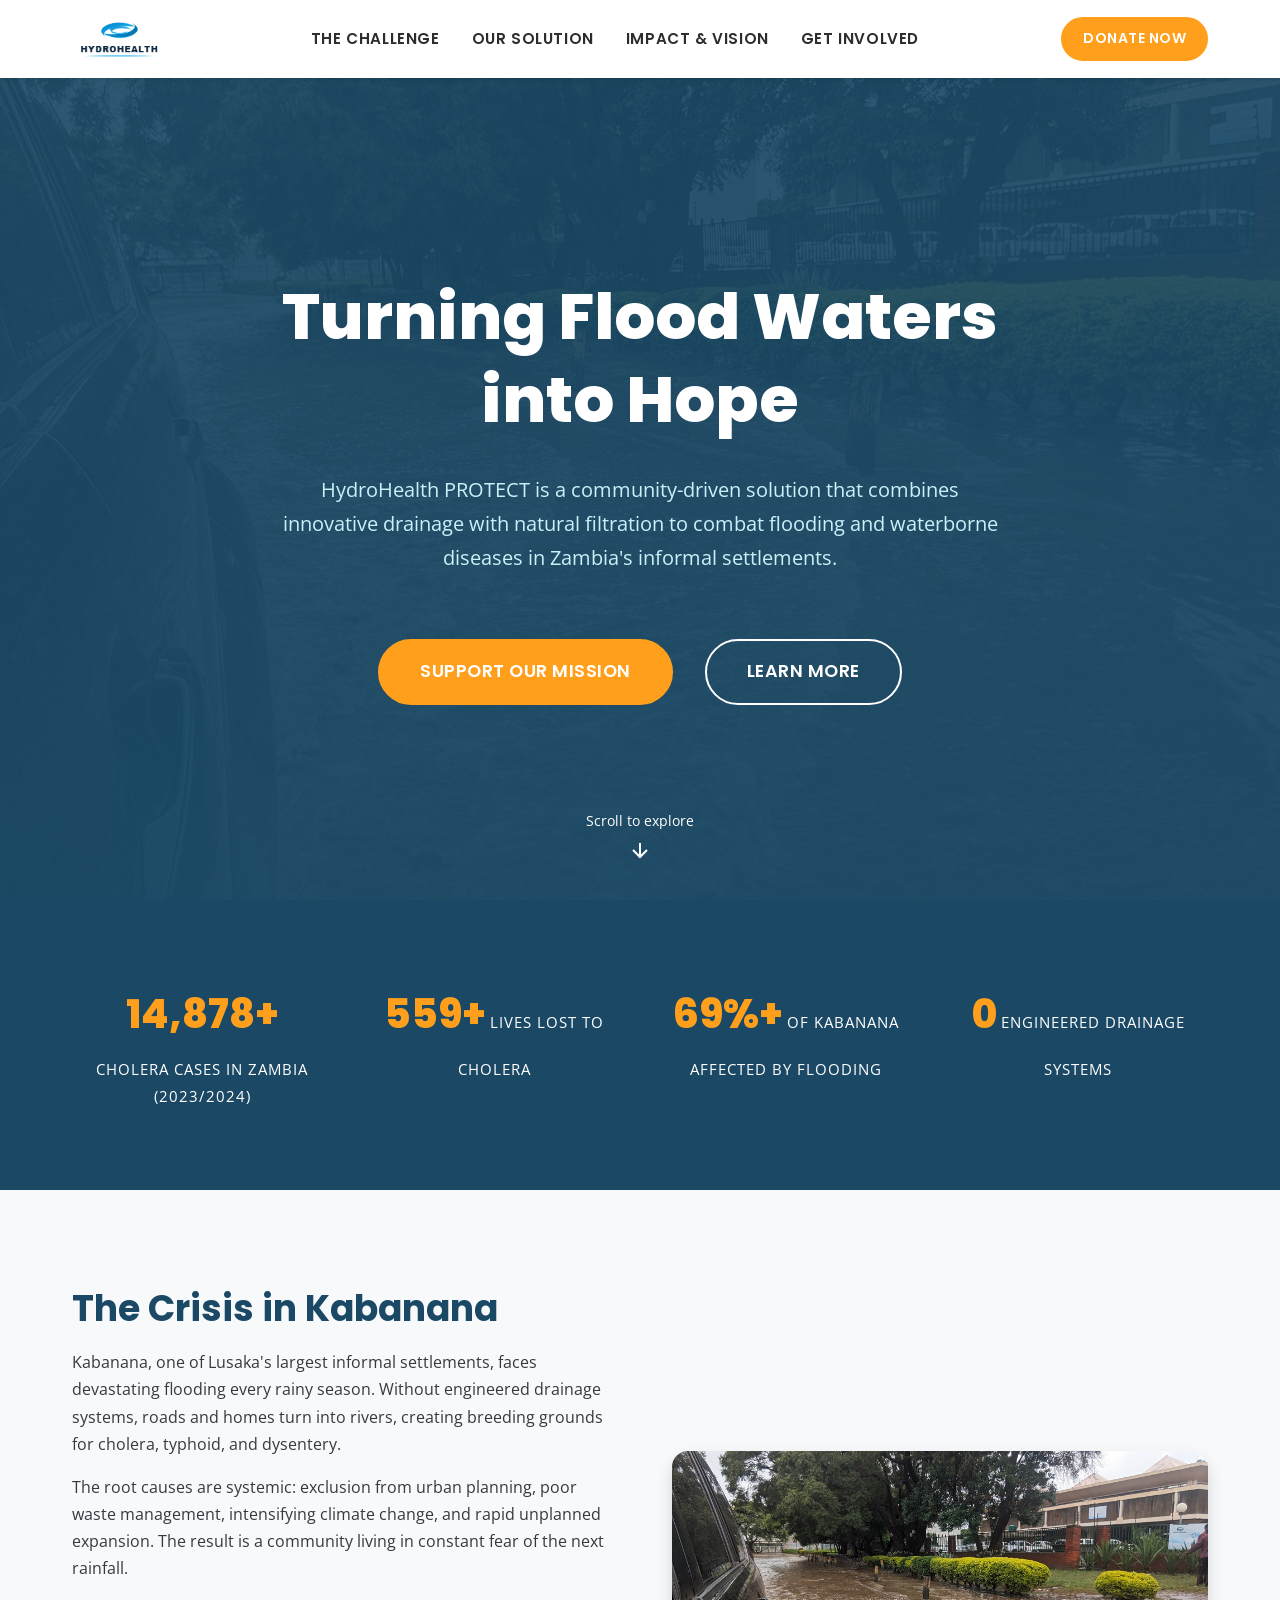
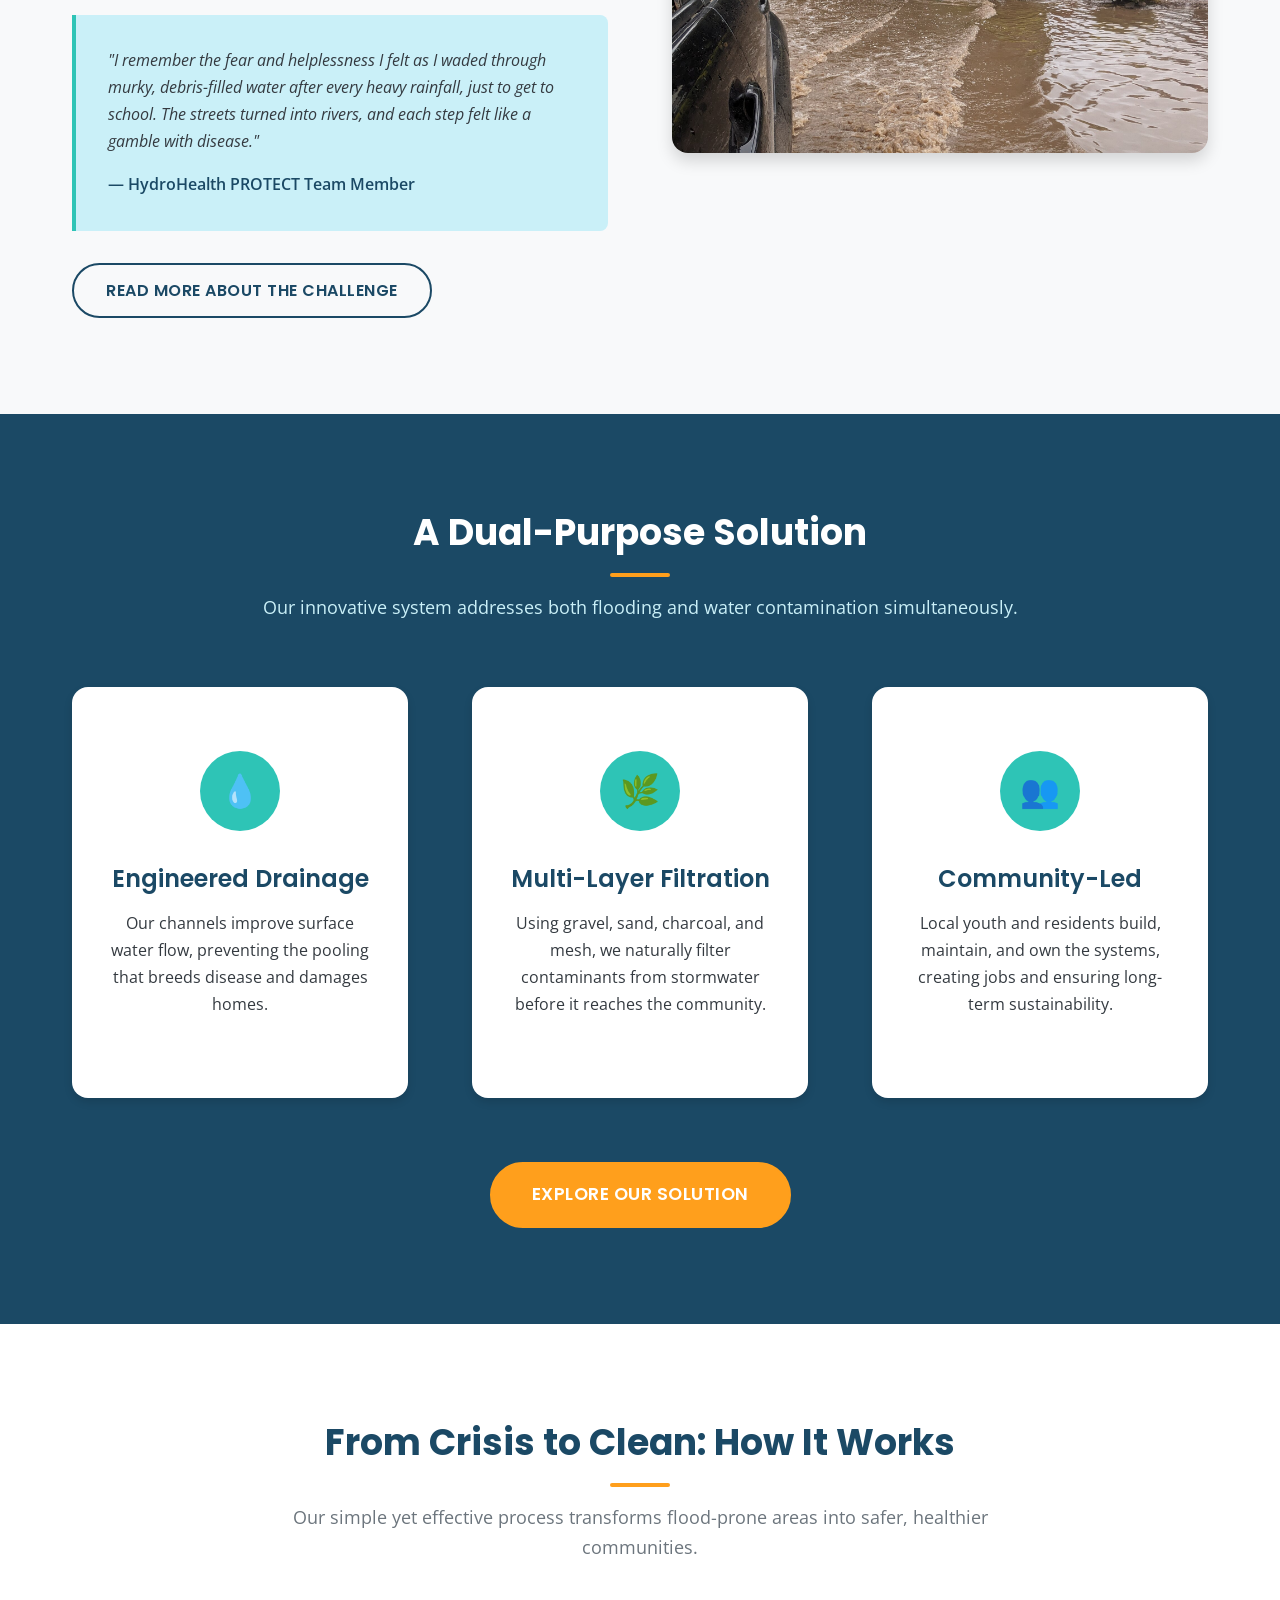
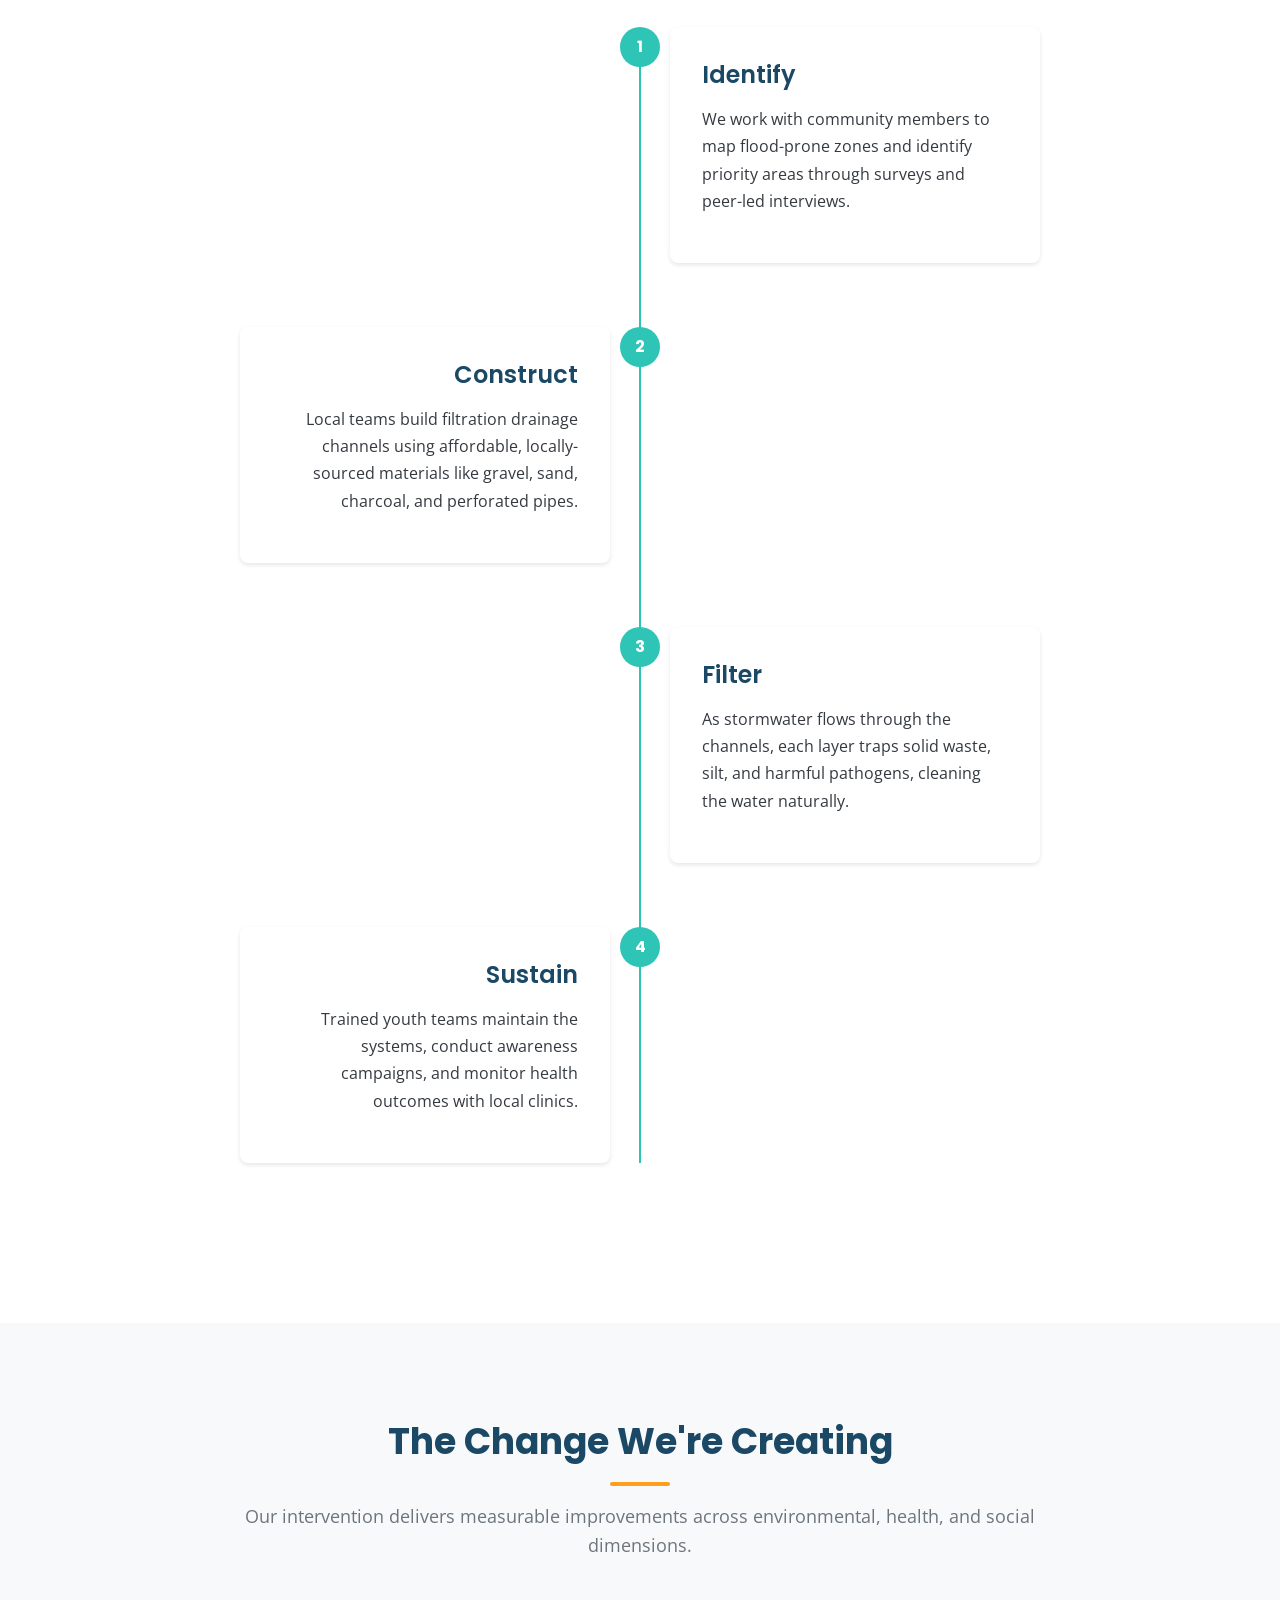
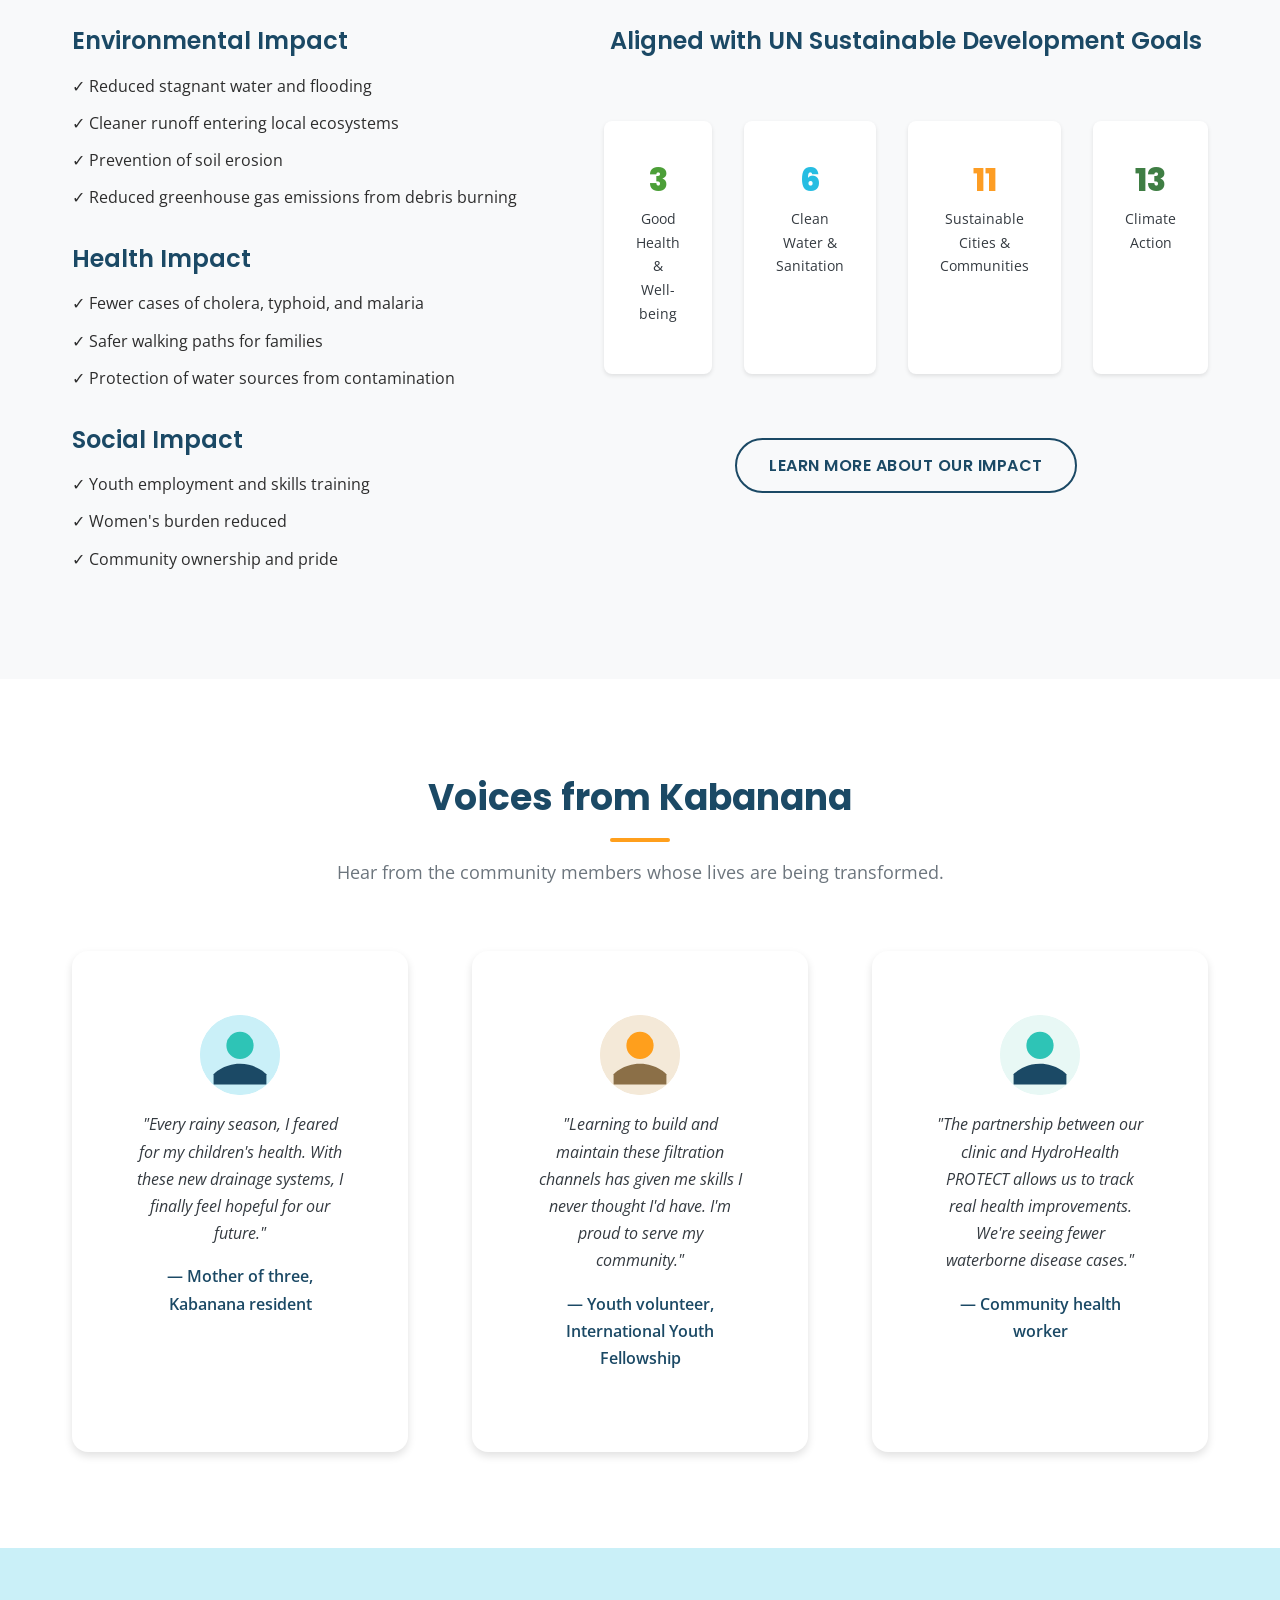
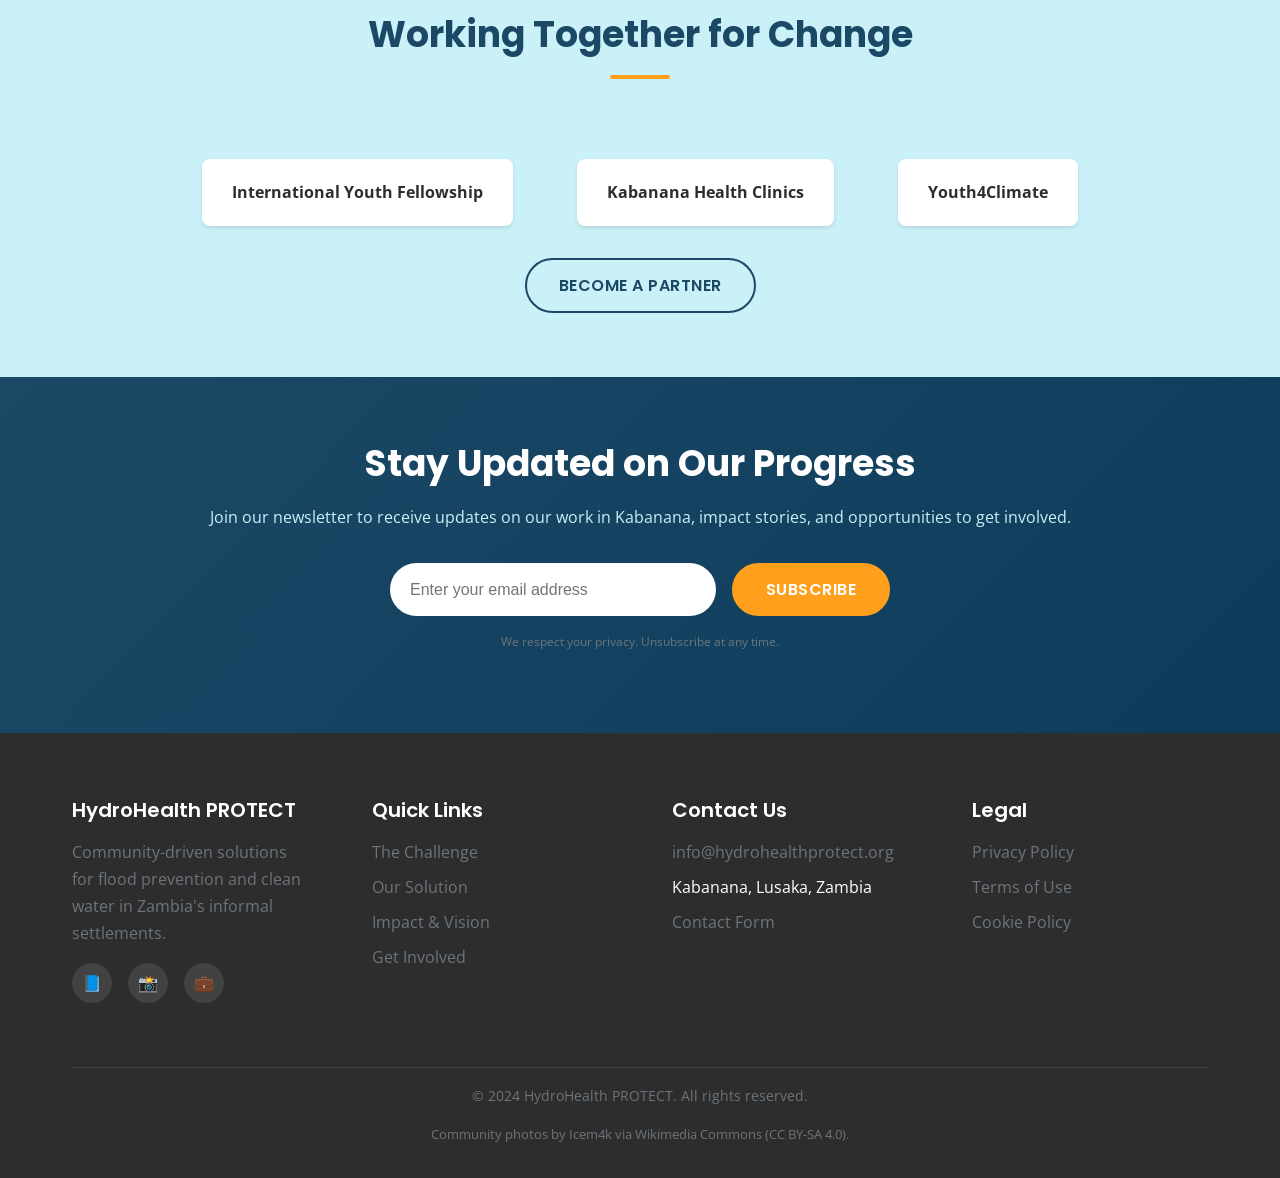
==== commit 4bf8a96e: "Replace illustration placeholders with real Lusaka flood photos and add photo gallery" ====
--- a/index.html
+++ b/index.html
@@ -49,7 +49,7 @@
     
     <!-- Hero Section -->
     <header class="hero" id="hero">
-        <div class="hero-bg" style="background-image: url('images/kabanana-hero.svg');"></div>
+        <div class="hero-bg" style="background-image: url('images/kabanana-hero.jpg');"></div>
         <div class="hero-overlay"></div>
         <div class="hero-content">
             <h1 class="animate-fade-in-up">Turning Flood Waters into Hope</h1>
@@ -128,7 +128,7 @@
                     <a href="challenge.html" class="btn btn-secondary">Read More About the Challenge</a>
                 </div>
                 <div class="problem-image reveal-right">
-                    <img src="images/kabanana-flood.svg" alt="Flooded street in Kabanana">
+                    <img src="images/kabanana-flood-1.jpg" alt="Flooded street in Lusaka during heavy rains">
                 </div>
             </div>
         </div>
@@ -444,6 +444,9 @@
             
             <div class="footer-bottom">
                 <p>© 2024 HydroHealth PROTECT. All rights reserved.</p>
+                <p class="footer-photo-credit">
+                    Community photos by Icem4k via Wikimedia Commons (CC BY-SA 4.0).
+                </p>
             </div>
         </div>
     </footer>
--- a/css/style.css
+++ b/css/style.css
@@ -1069,6 +1069,53 @@
     flex-basis: 100%;
 }
 
+/* Photo Gallery */
+.photo-gallery {
+    display: grid;
+    grid-template-columns: repeat(2, 1fr);
+    gap: var(--spacing-md);
+    margin: var(--spacing-lg) 0 var(--spacing-md);
+}
+
+.gallery-item {
+    margin: 0;
+    border-radius: var(--radius-lg);
+    overflow: hidden;
+    box-shadow: var(--shadow-md);
+    background-color: var(--white);
+    transition: all var(--transition-medium);
+}
+
+.gallery-item:hover {
+    transform: translateY(-5px);
+    box-shadow: var(--shadow-xl);
+}
+
+.gallery-item img {
+    width: 100%;
+    height: 260px;
+    object-fit: cover;
+    display: block;
+}
+
+.gallery-item figcaption {
+    padding: var(--spacing-sm);
+    font-size: 0.9rem;
+    color: var(--medium-gray);
+    text-align: center;
+}
+
+.photo-credit,
+.footer-photo-credit {
+    font-size: 0.8rem;
+    color: var(--medium-gray);
+    text-align: center;
+}
+
+.footer-photo-credit {
+    margin-top: var(--spacing-xs);
+}
+
 .newsletter-form input {
     flex: 1;
     padding: 12px 20px;
--- a/css/responsive.css
+++ b/css/responsive.css
@@ -136,6 +136,11 @@
         grid-template-columns: repeat(2, 1fr);
     }
     
+    /* Photo Gallery */
+    .photo-gallery {
+        grid-template-columns: 1fr;
+    }
+    
     /* Problem Section */
     .problem-content {
         grid-template-columns: 1fr;
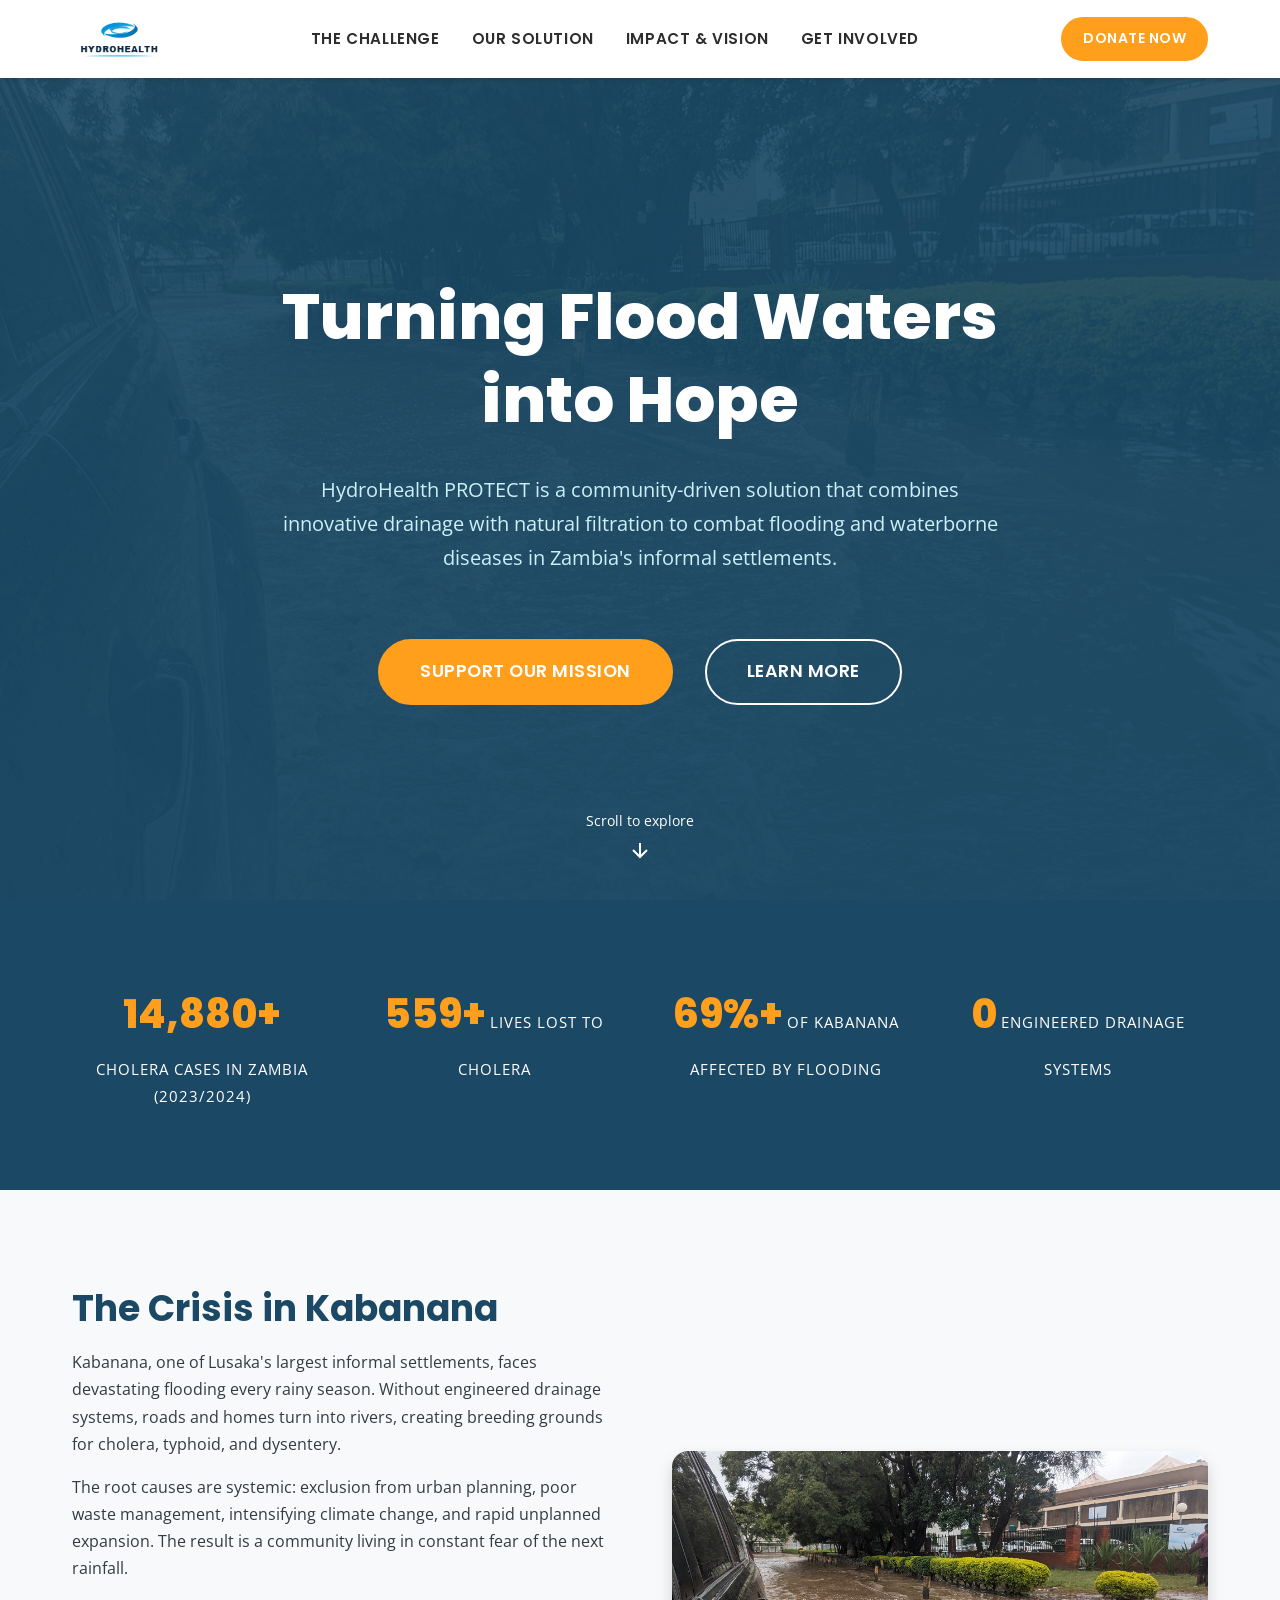
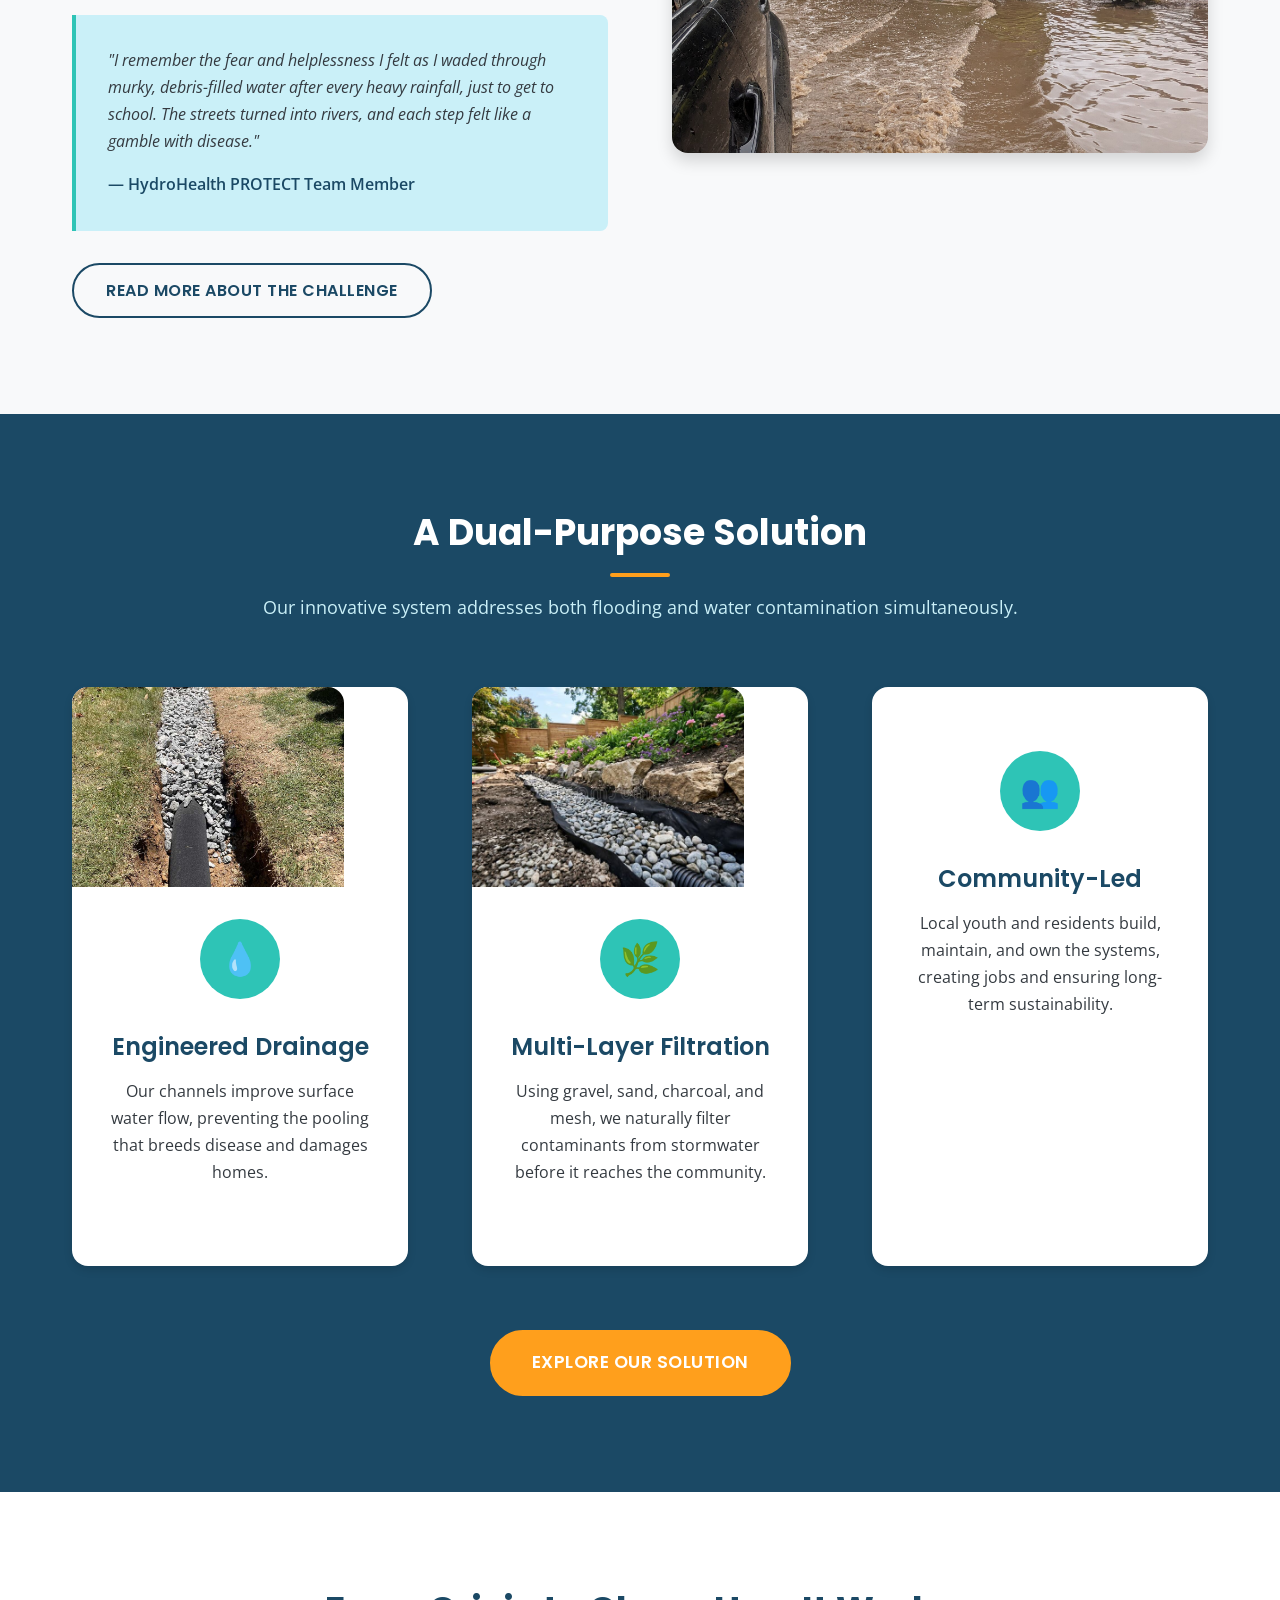
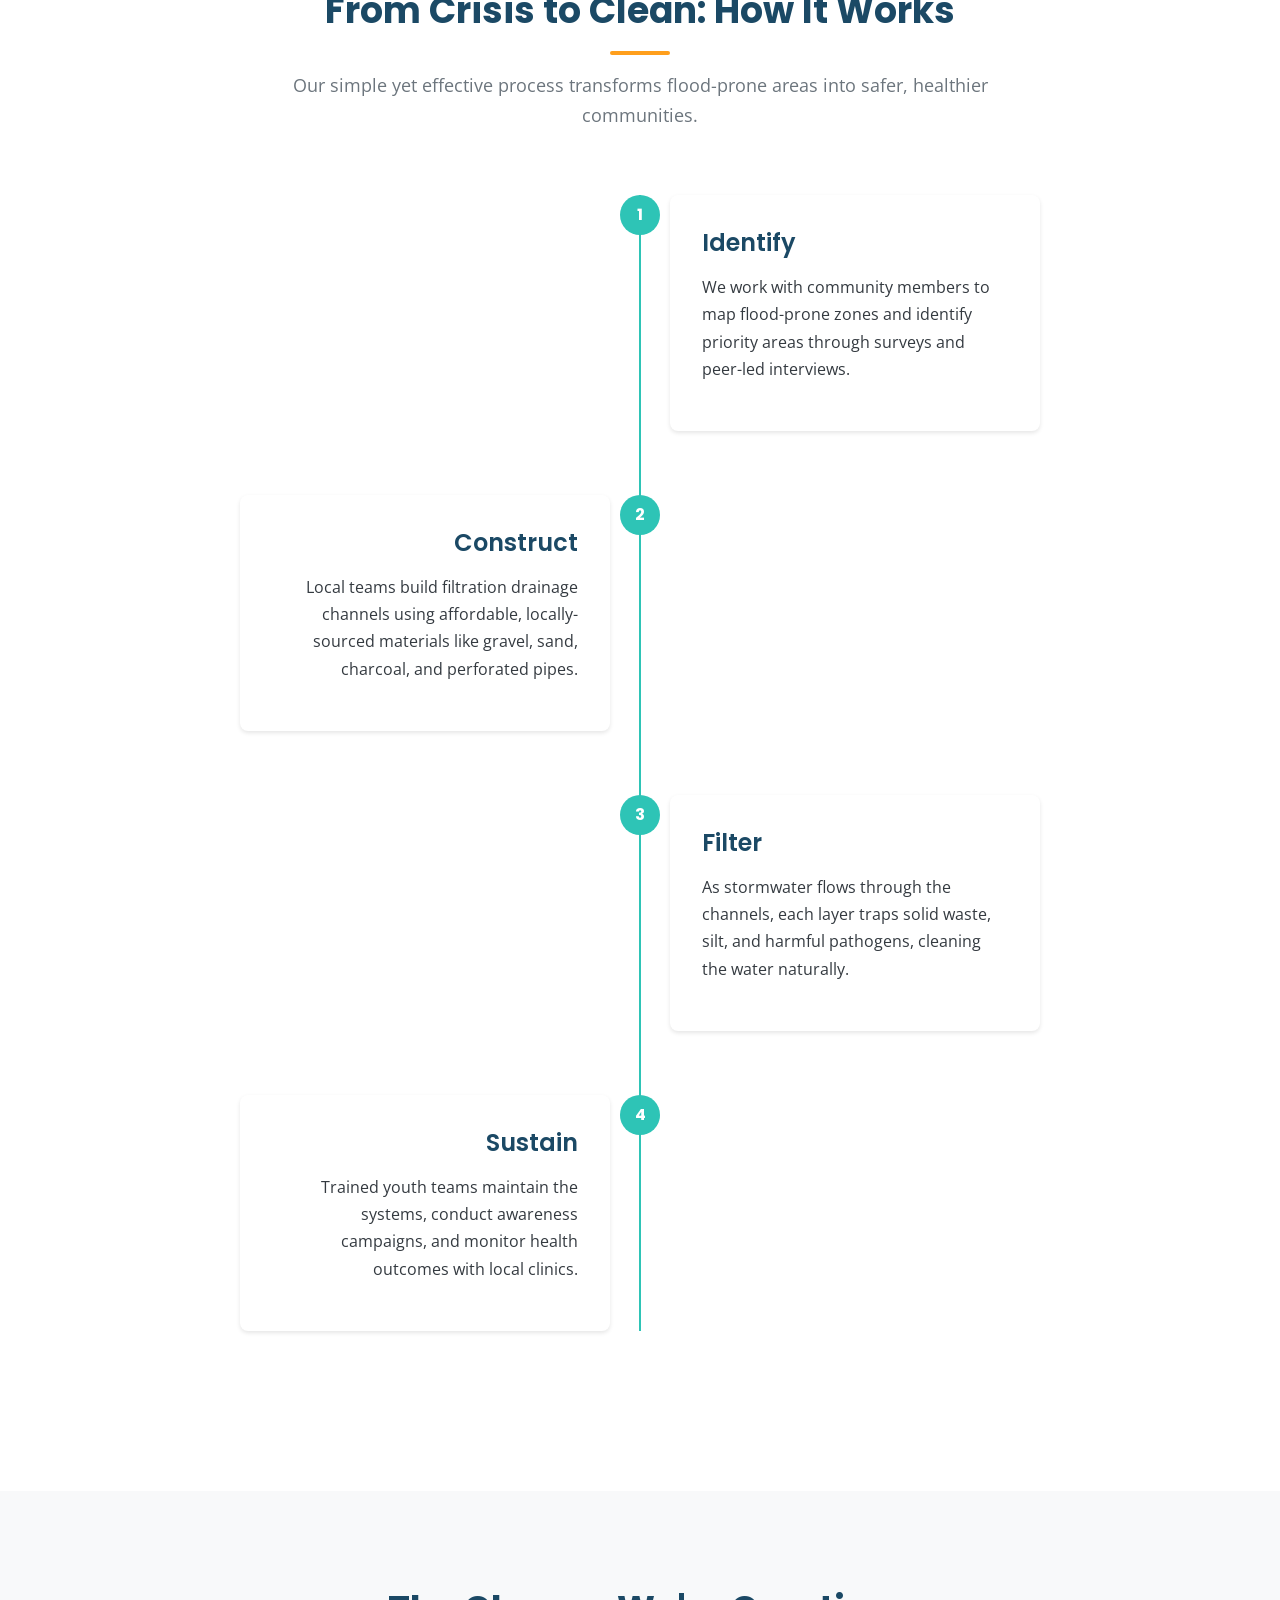
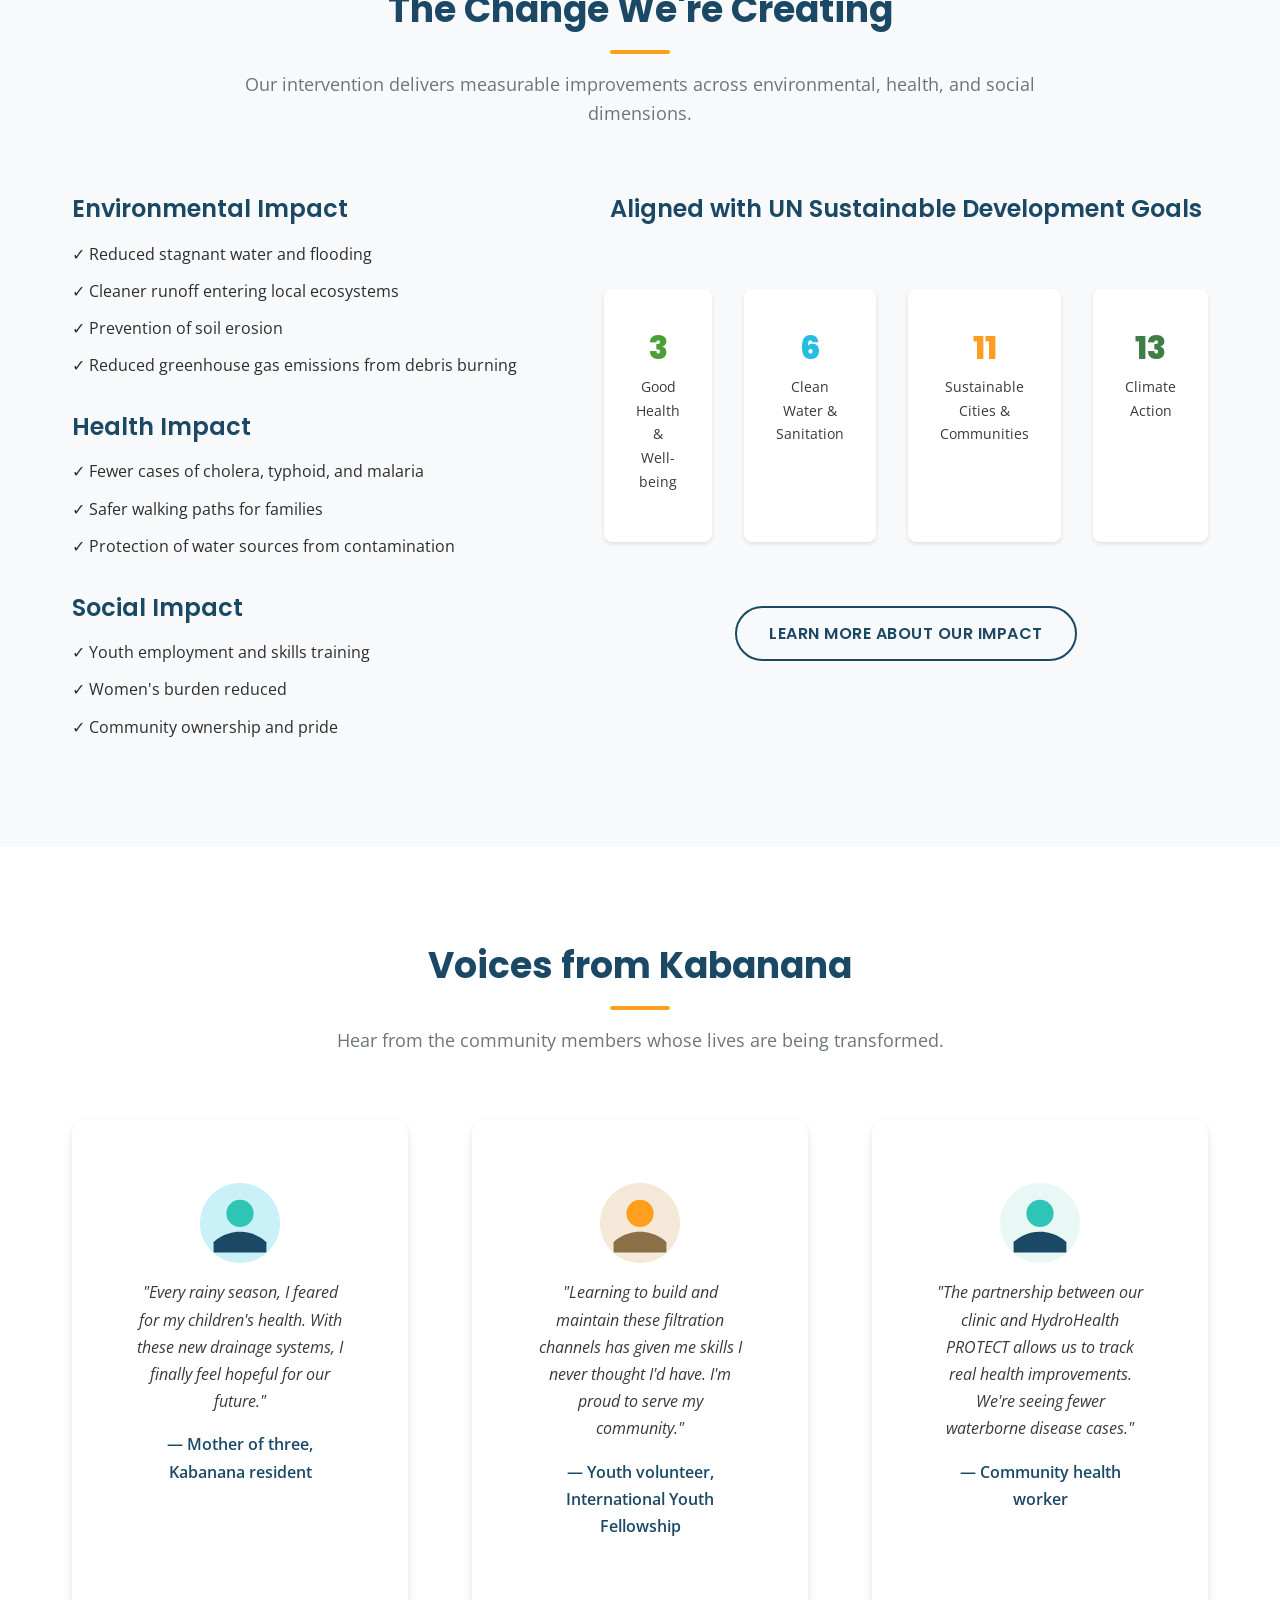
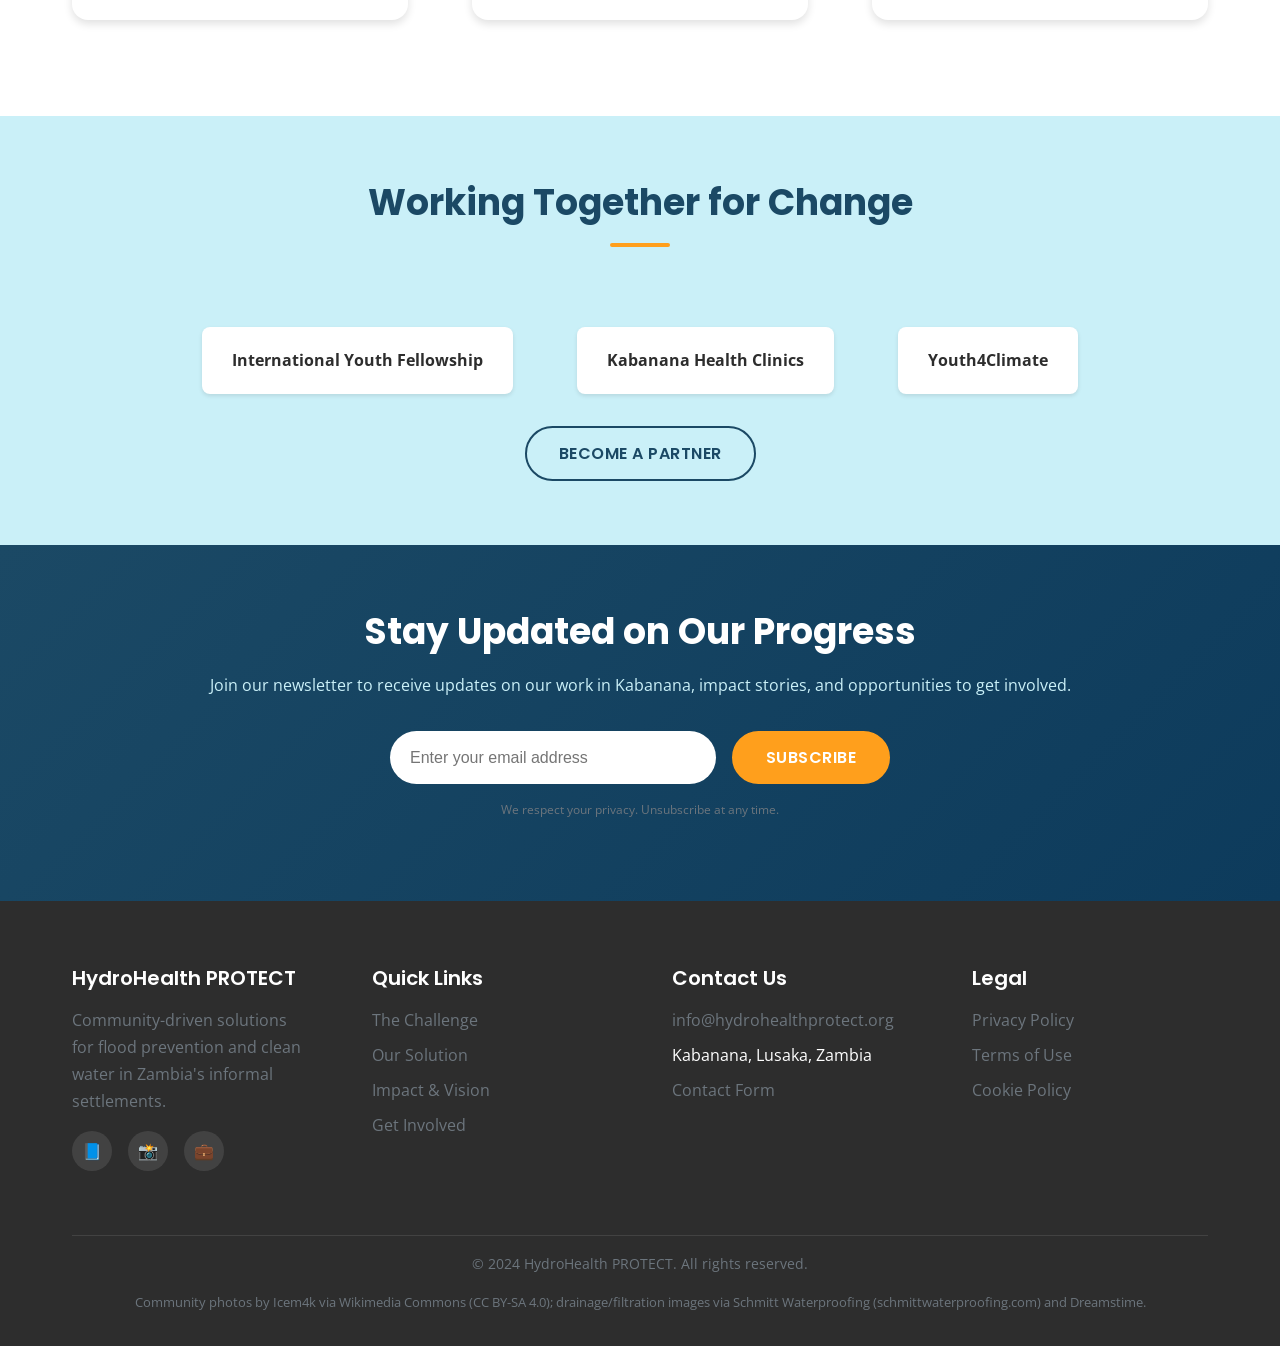
==== commit d8dd95d2: "Add real drainage and filtration photos to solution cards" ====
--- a/index.html
+++ b/index.html
@@ -148,6 +148,7 @@
             <div class="grid-3">
                 <!-- Card 1 -->
                 <div class="solution-card reveal">
+                    <img class="card-image" src="images/drainage-install.jpg" alt="Engineered drainage channel installation">
                     <div class="icon">💧</div>
                     <h3>Engineered Drainage</h3>
                     <p>
@@ -158,6 +159,7 @@
                 
                 <!-- Card 2 -->
                 <div class="solution-card reveal delay-2">
+                    <img class="card-image" src="images/filtration-system.jpg" alt="Multi-layer filtration system with gravel and rocks">
                     <div class="icon">🌿</div>
                     <h3>Multi-Layer Filtration</h3>
                     <p>
@@ -445,7 +447,7 @@
             <div class="footer-bottom">
                 <p>© 2024 HydroHealth PROTECT. All rights reserved.</p>
                 <p class="footer-photo-credit">
-                    Community photos by Icem4k via Wikimedia Commons (CC BY-SA 4.0).
+                    Community photos by Icem4k via Wikimedia Commons (CC BY-SA 4.0); drainage/filtration images via Schmitt Waterproofing (schmittwaterproofing.com) and Dreamstime.
                 </p>
             </div>
         </div>
--- a/css/style.css
+++ b/css/style.css
@@ -706,6 +706,15 @@
     margin-bottom: var(--spacing-sm);
 }
 
+.solution-card .card-image {
+    width: 100%;
+    height: 200px;
+    object-fit: cover;
+    display: block;
+    border-radius: var(--radius-lg) var(--radius-lg) 0 0;
+    margin: calc(-1 * var(--spacing-lg)) calc(-1 * var(--spacing-md)) var(--spacing-md);
+}
+
 /* Timeline/Steps */
 .steps-timeline {
     position: relative;
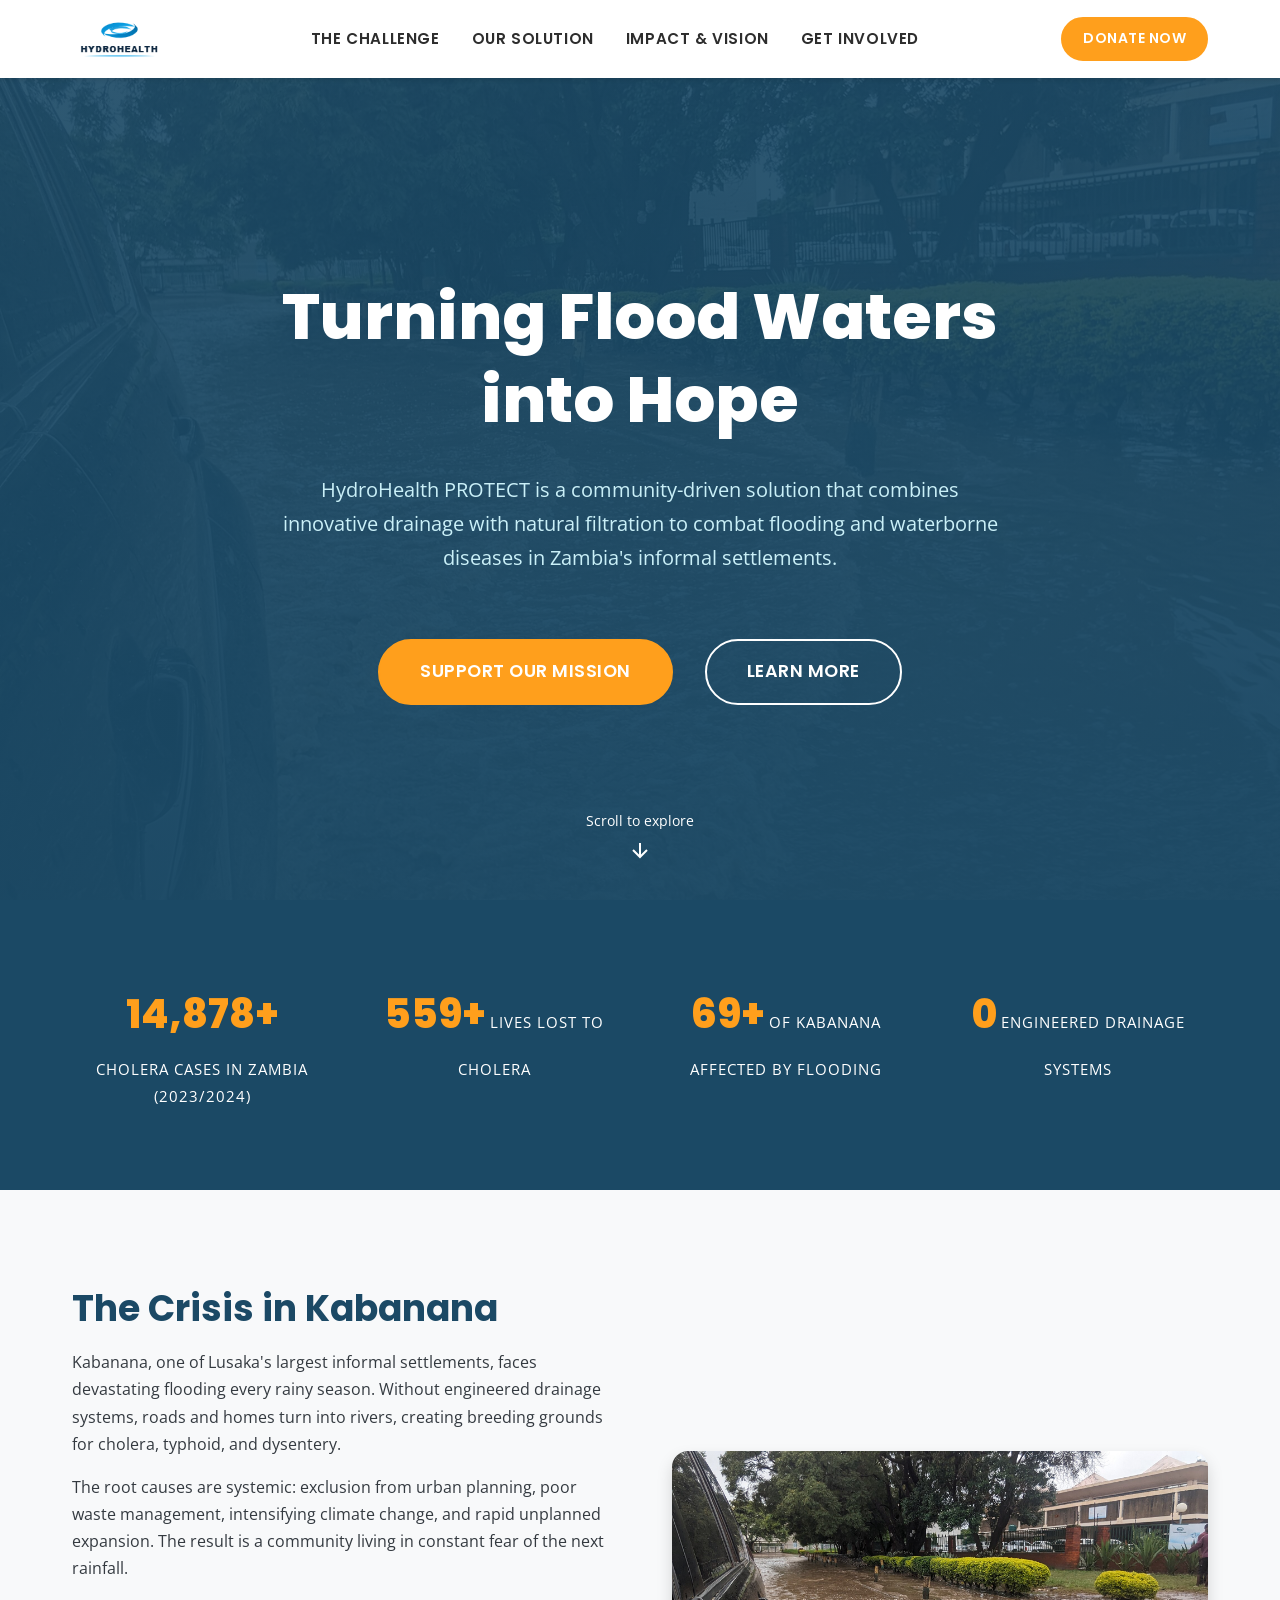
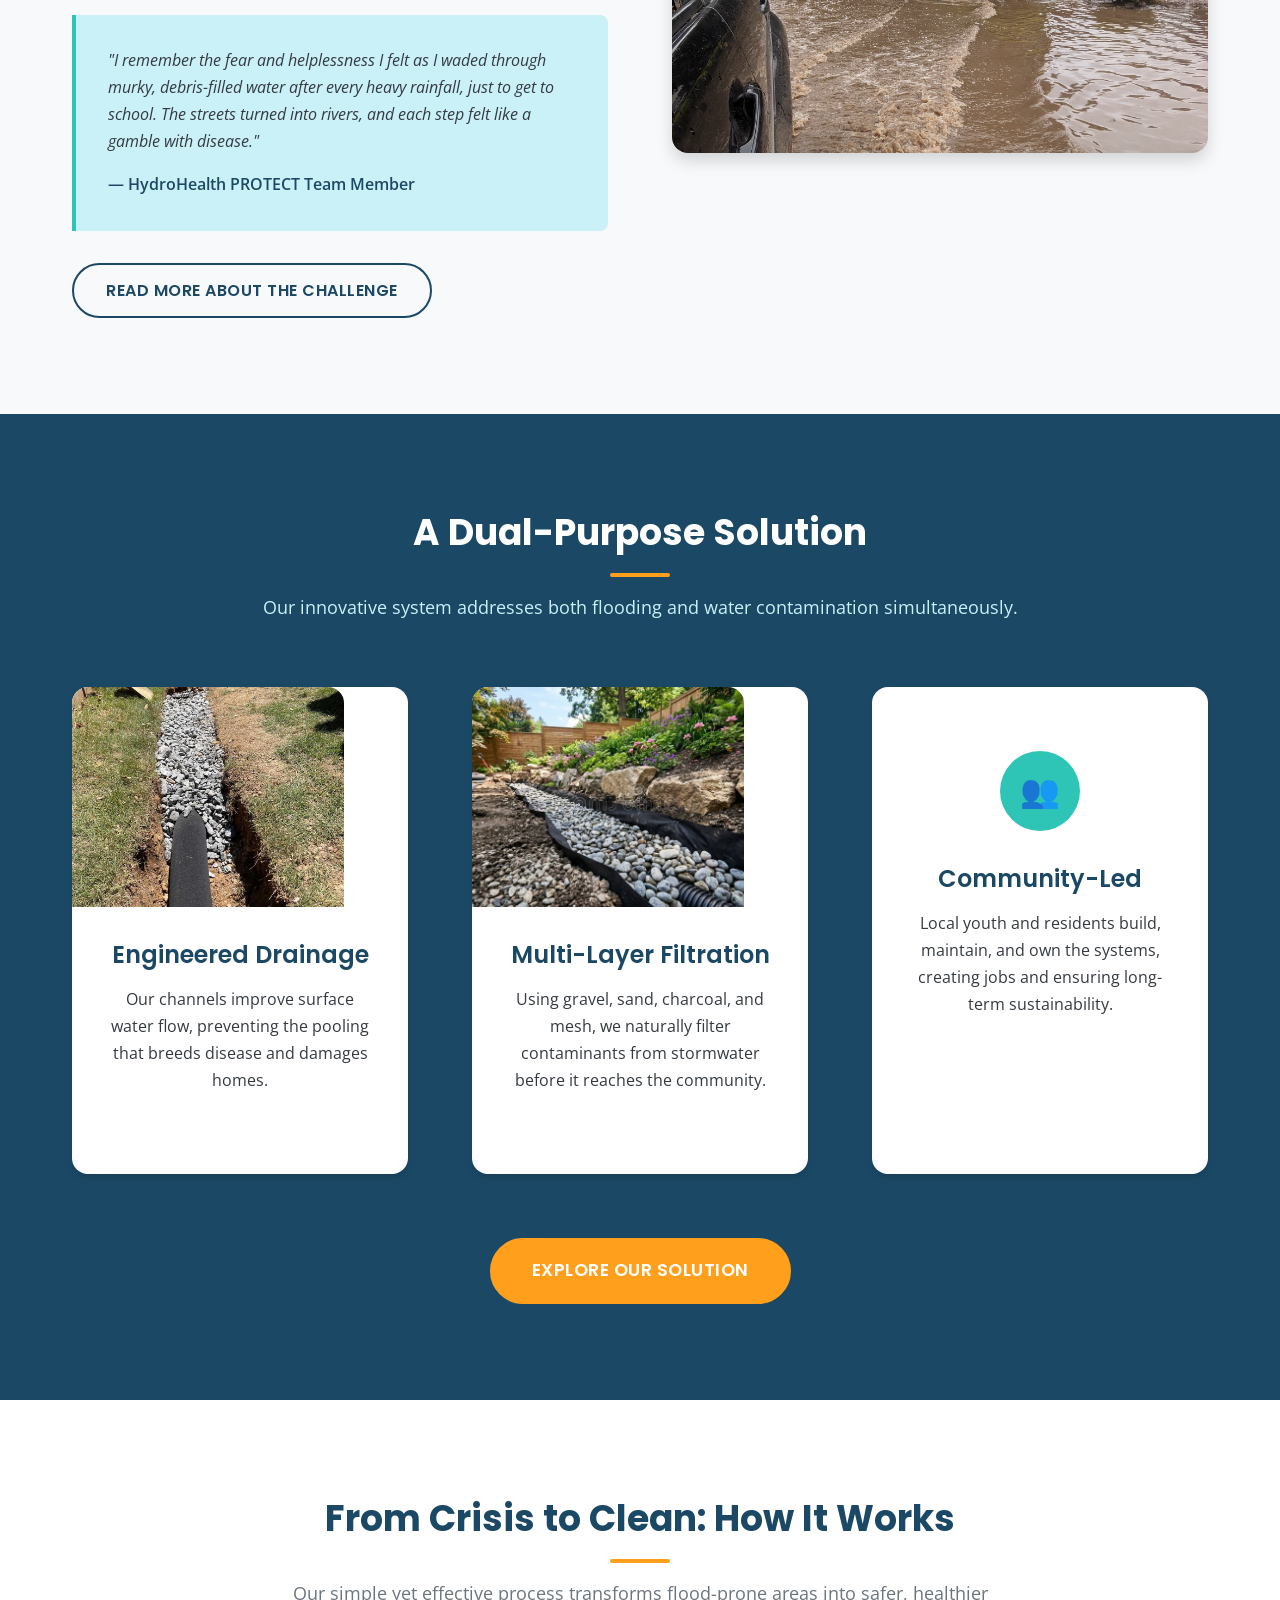
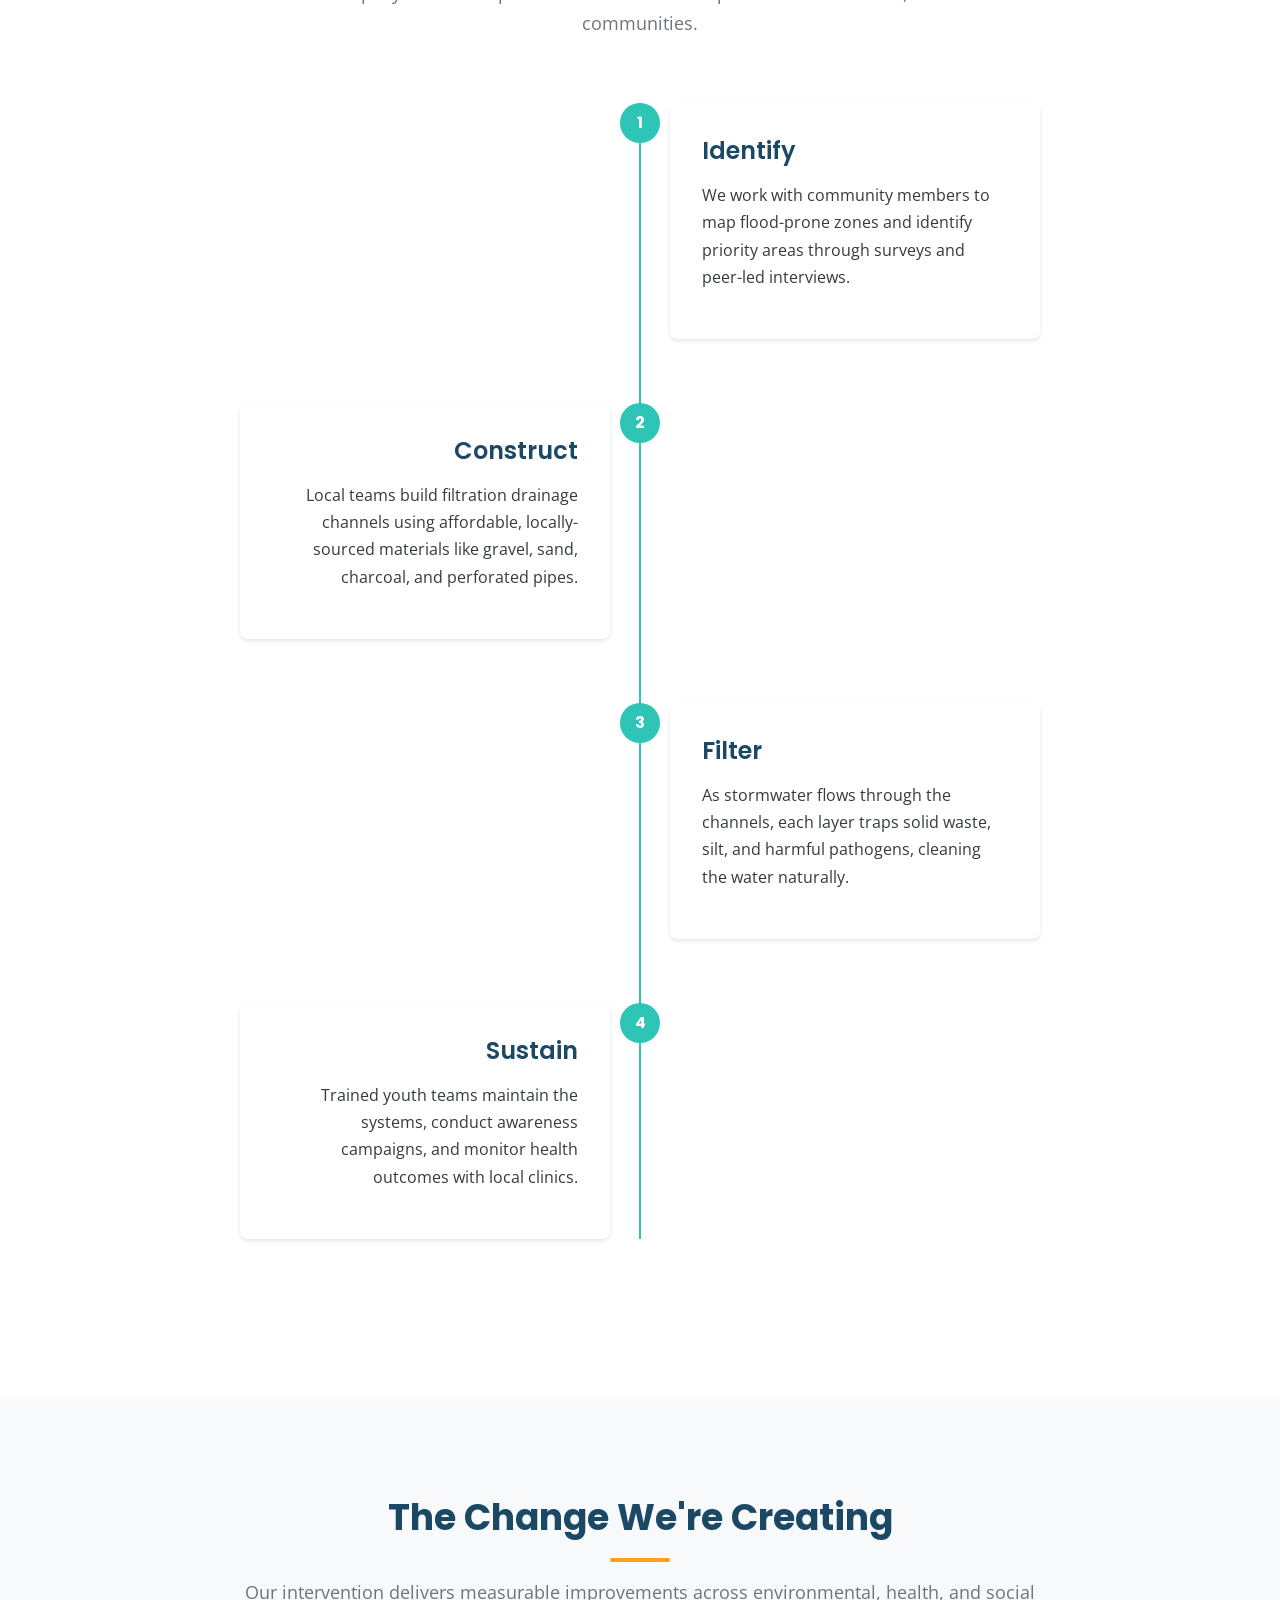
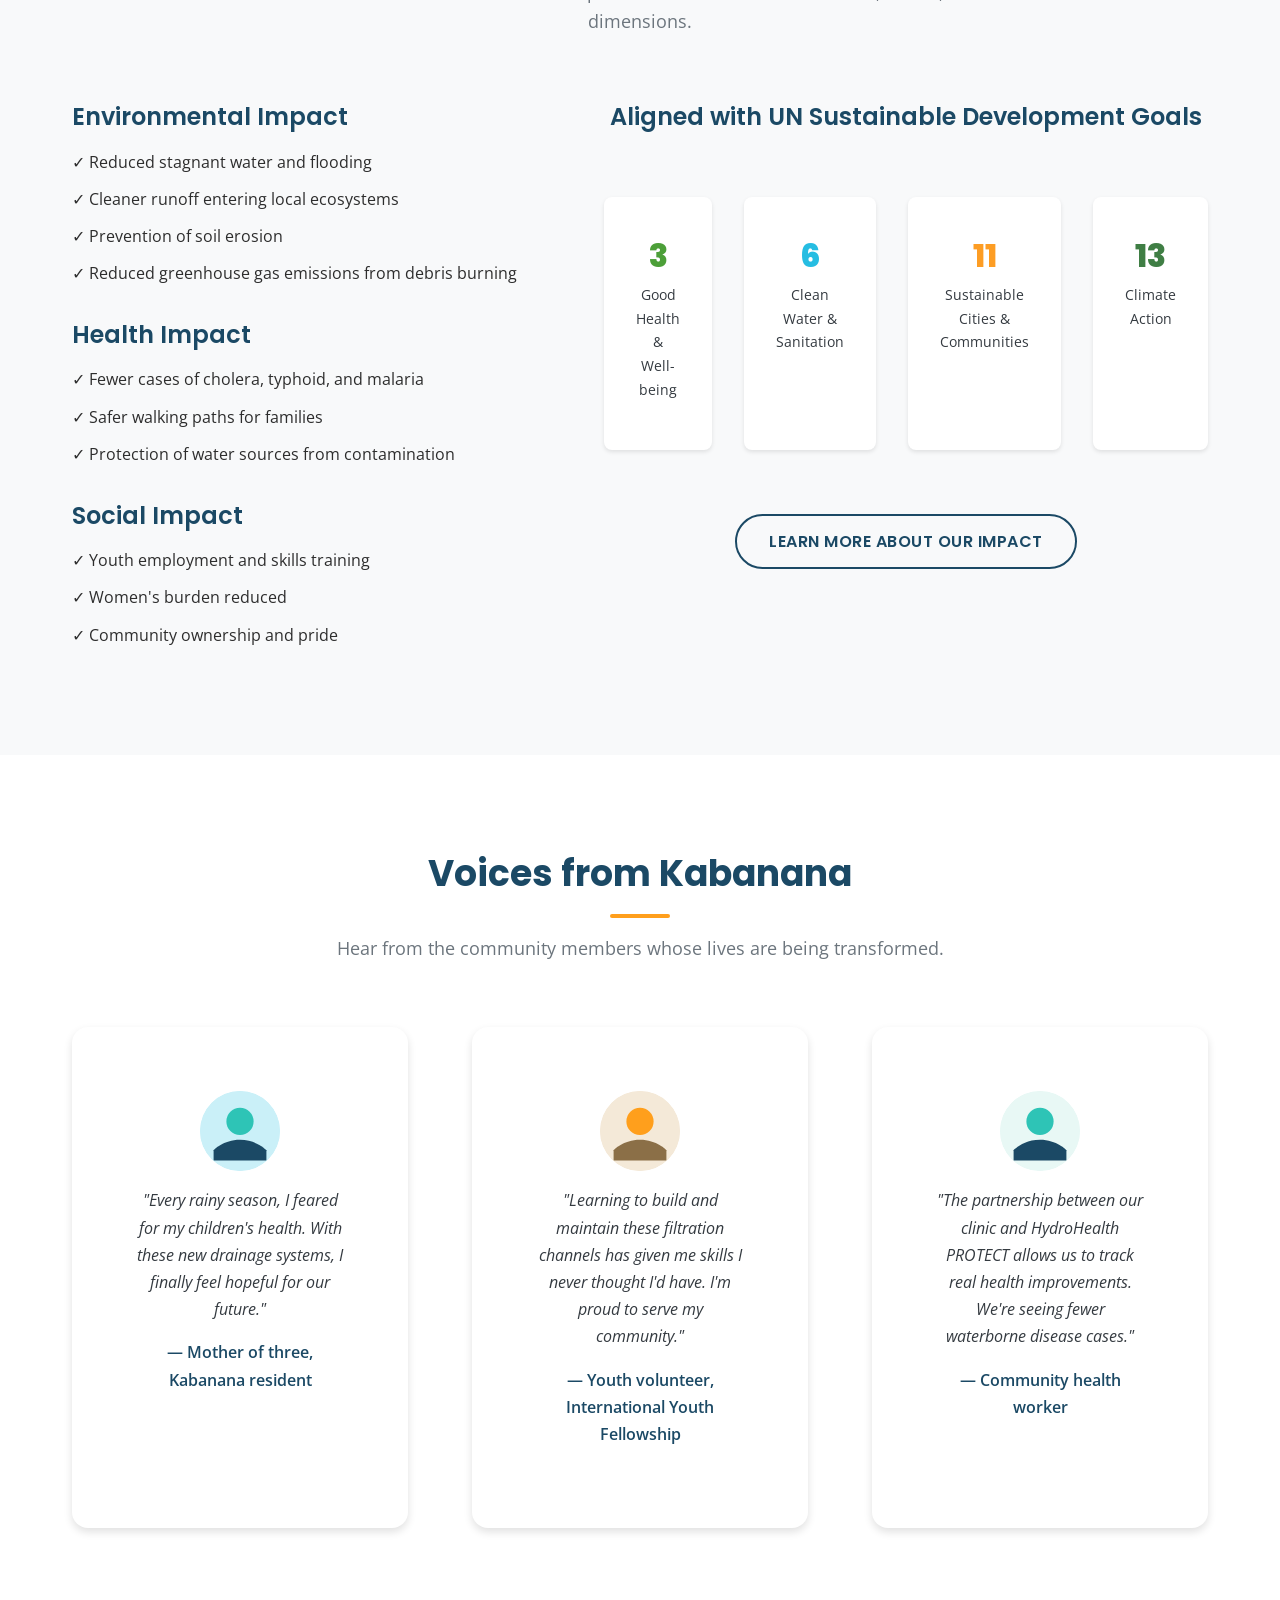
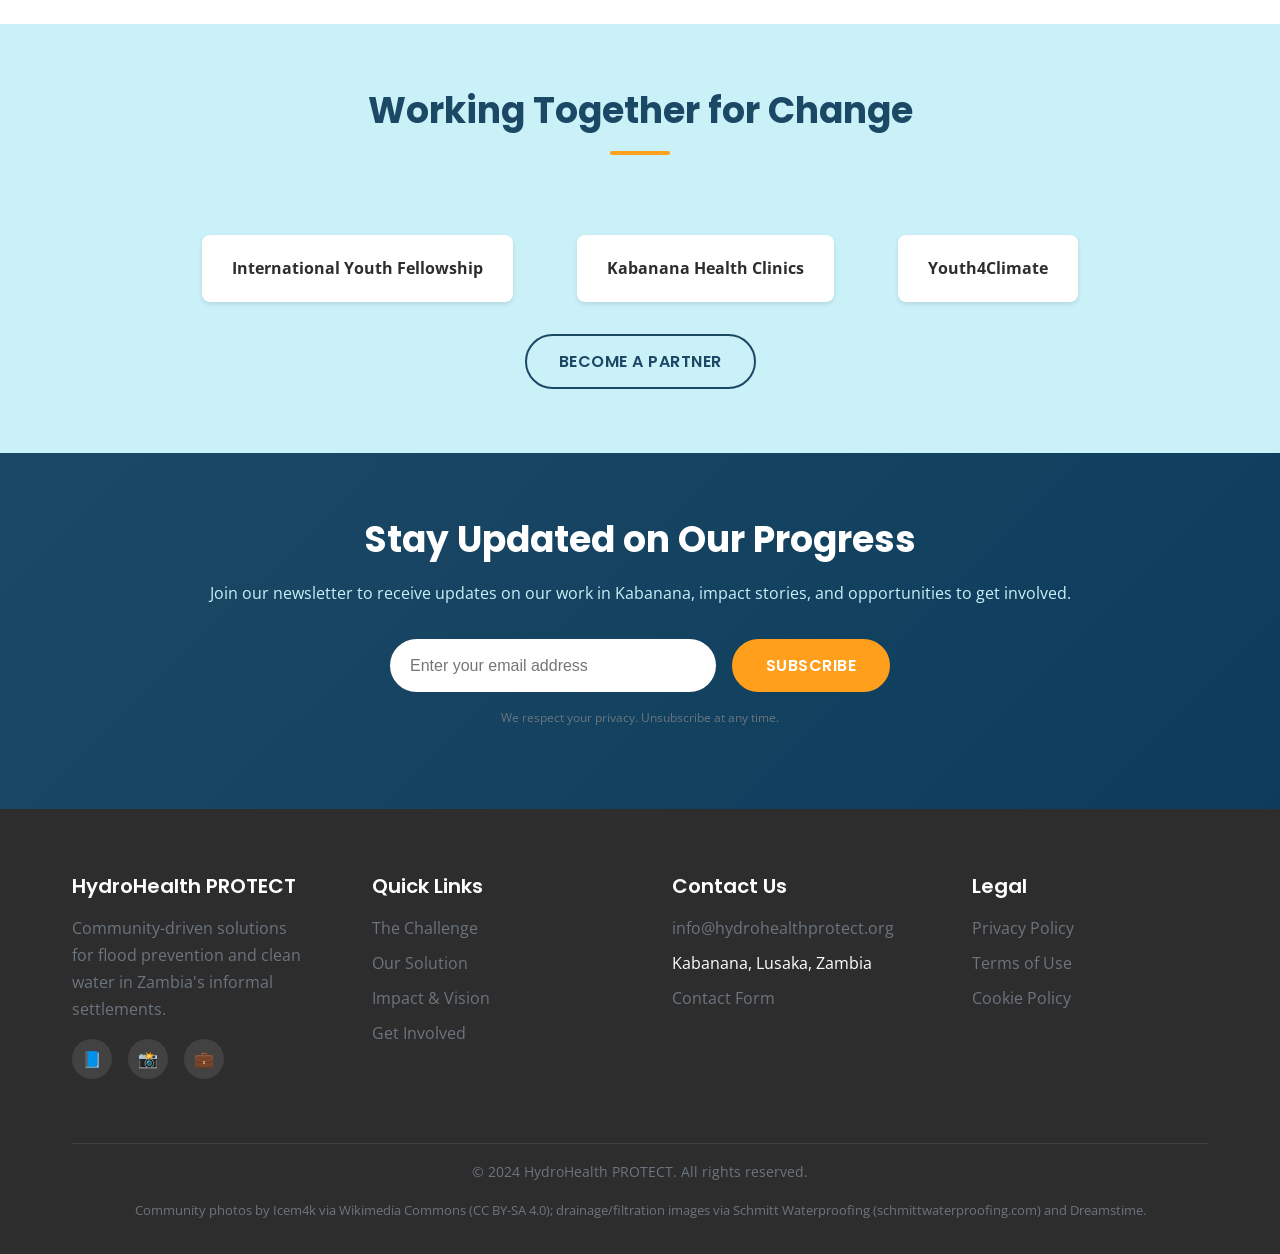
==== commit abd32329: "Remove emoji icons from image cards and enlarge card images" ====
--- a/index.html
+++ b/index.html
@@ -149,7 +149,6 @@
                 <!-- Card 1 -->
                 <div class="solution-card reveal">
                     <img class="card-image" src="images/drainage-install.jpg" alt="Engineered drainage channel installation">
-                    <div class="icon">💧</div>
                     <h3>Engineered Drainage</h3>
                     <p>
                         Our channels improve surface water flow, preventing the pooling that 
@@ -160,7 +159,6 @@
                 <!-- Card 2 -->
                 <div class="solution-card reveal delay-2">
                     <img class="card-image" src="images/filtration-system.jpg" alt="Multi-layer filtration system with gravel and rocks">
-                    <div class="icon">🌿</div>
                     <h3>Multi-Layer Filtration</h3>
                     <p>
                         Using gravel, sand, charcoal, and mesh, we naturally filter contaminants 
--- a/css/style.css
+++ b/css/style.css
@@ -708,7 +708,7 @@
 
 .solution-card .card-image {
     width: 100%;
-    height: 200px;
+    height: 220px;
     object-fit: cover;
     display: block;
     border-radius: var(--radius-lg) var(--radius-lg) 0 0;
